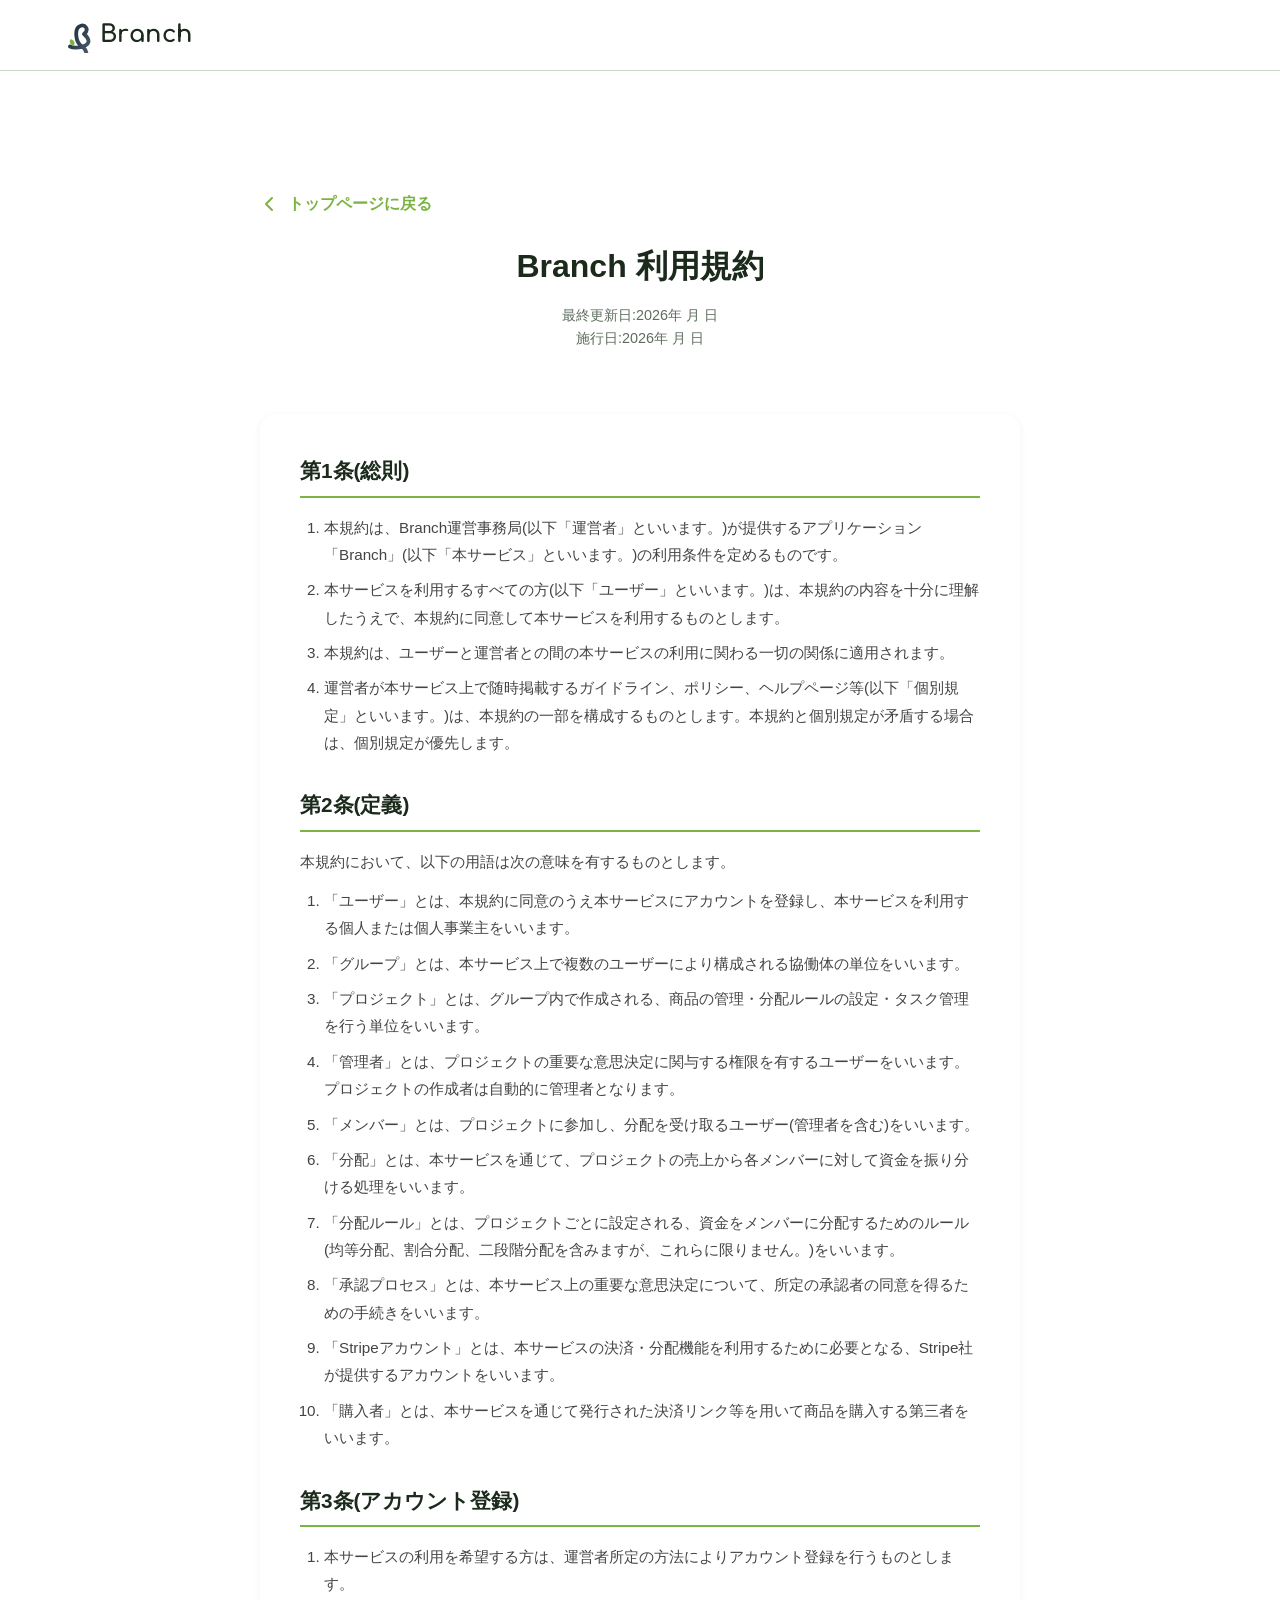
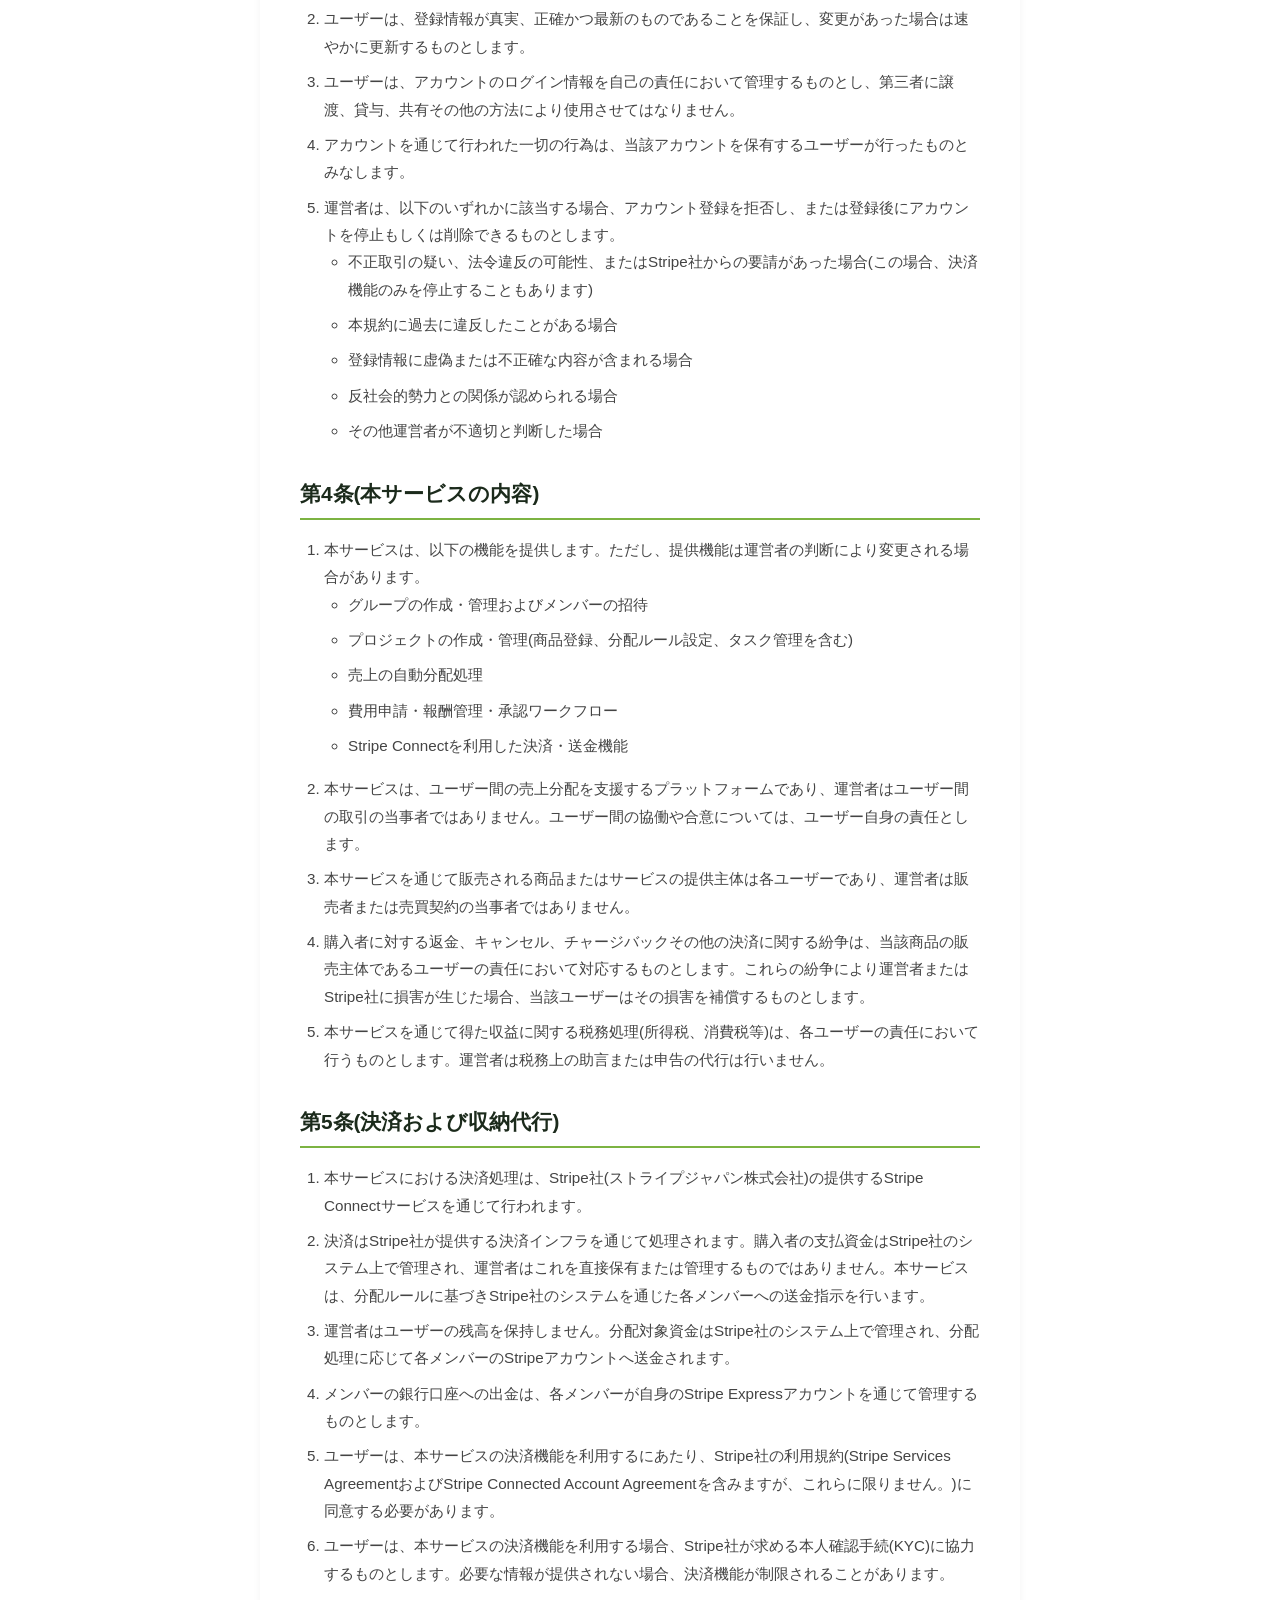
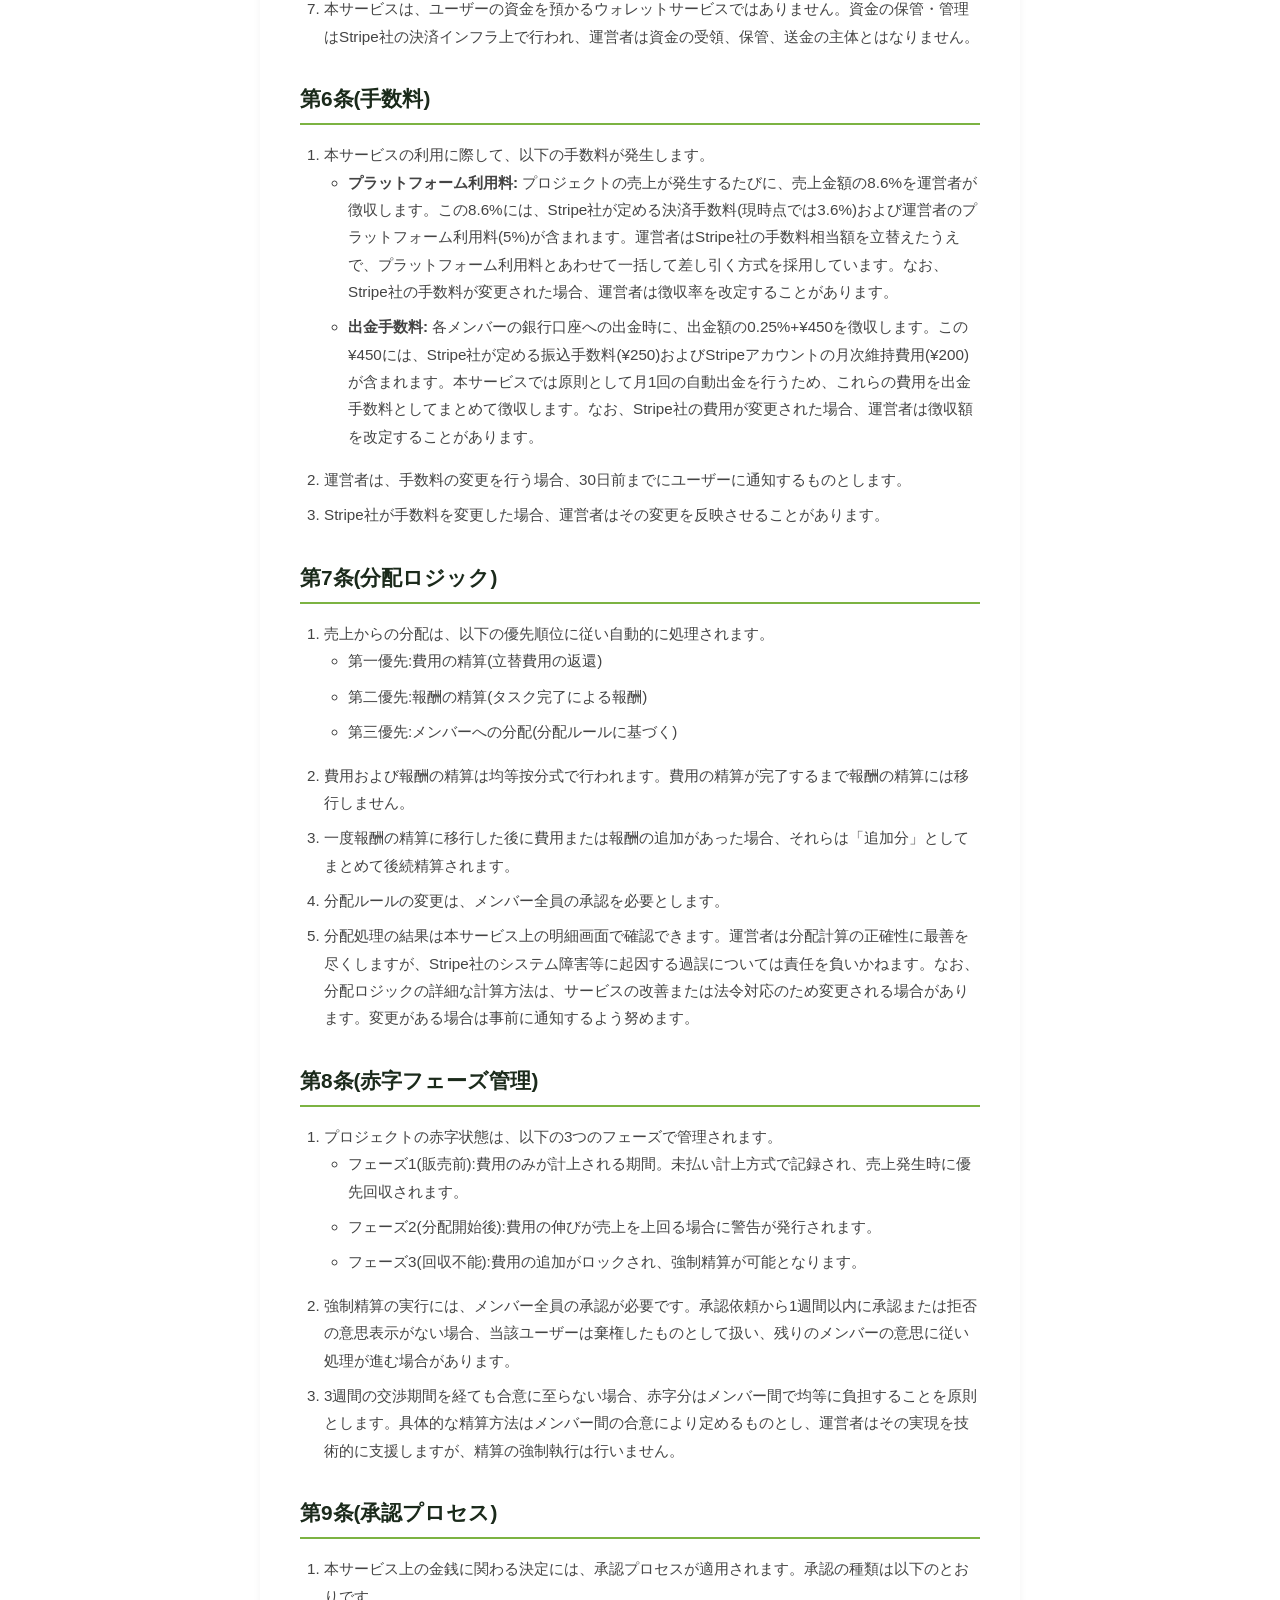
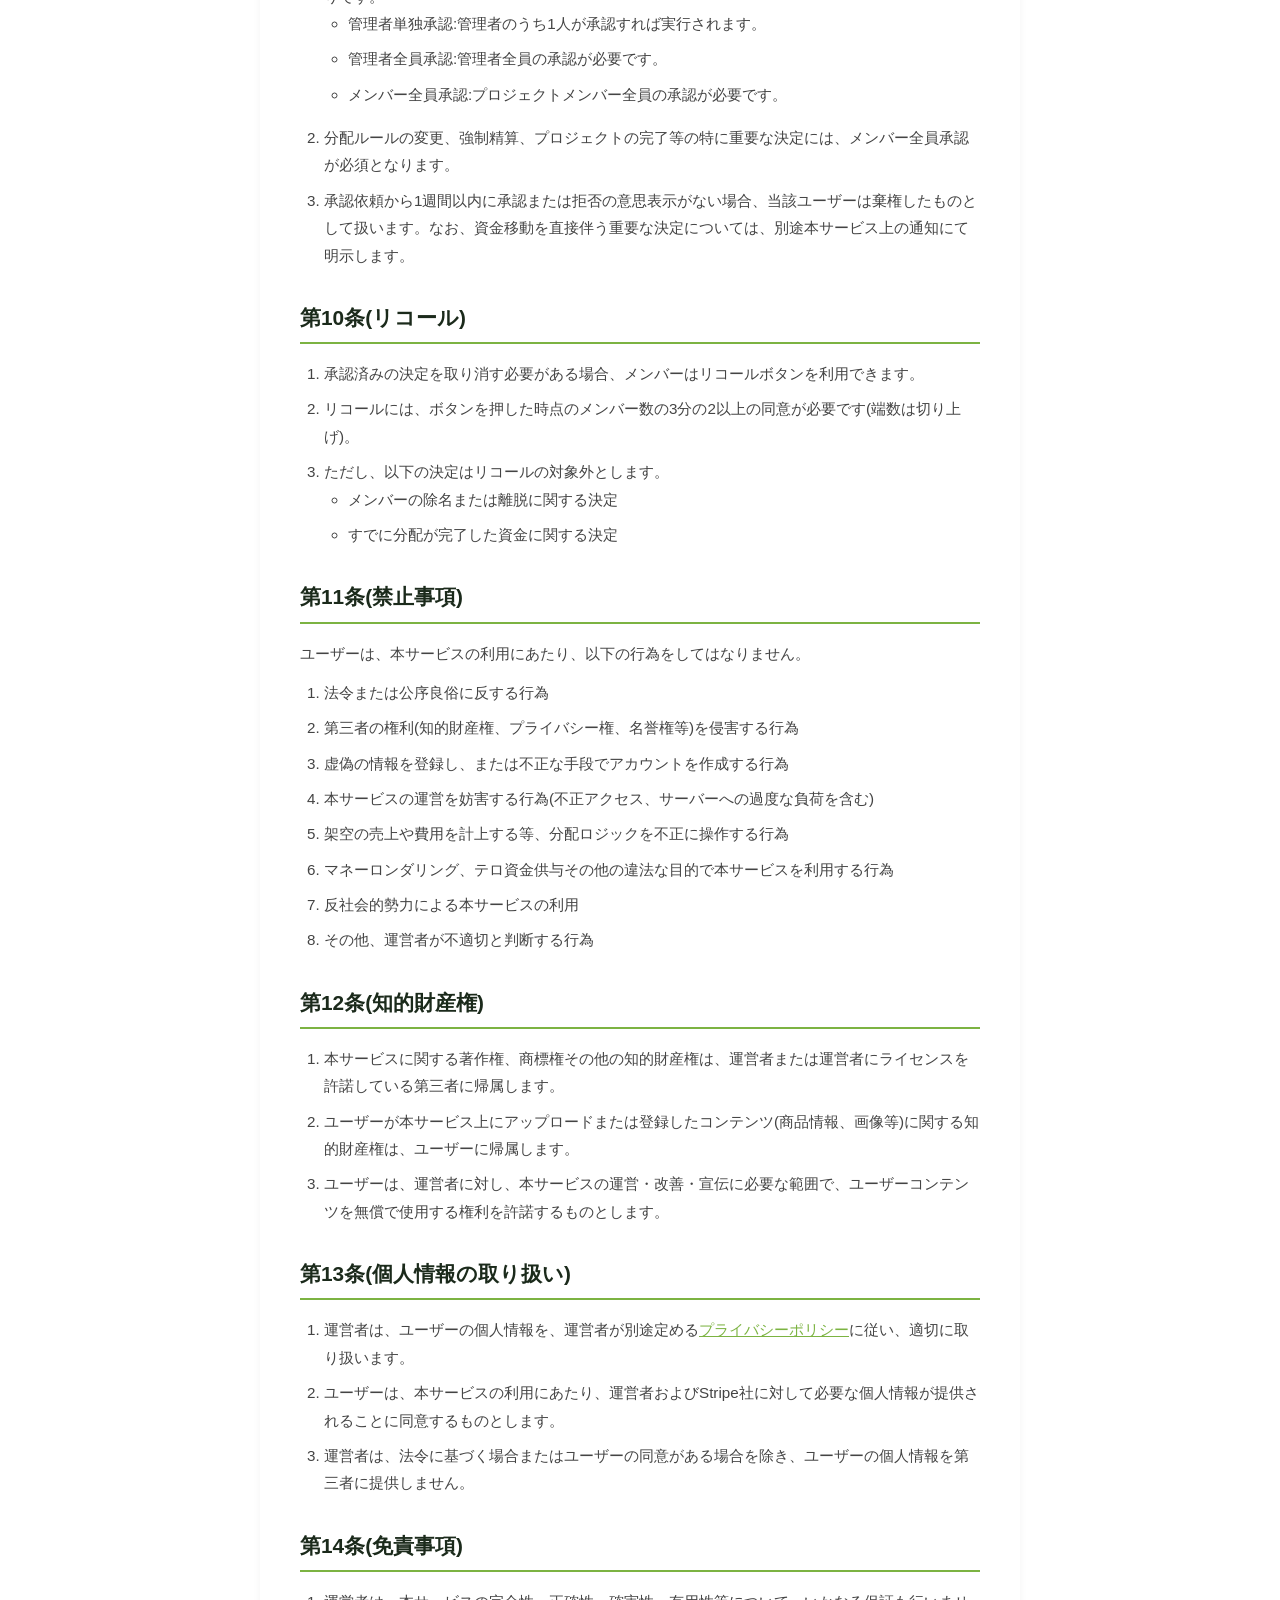
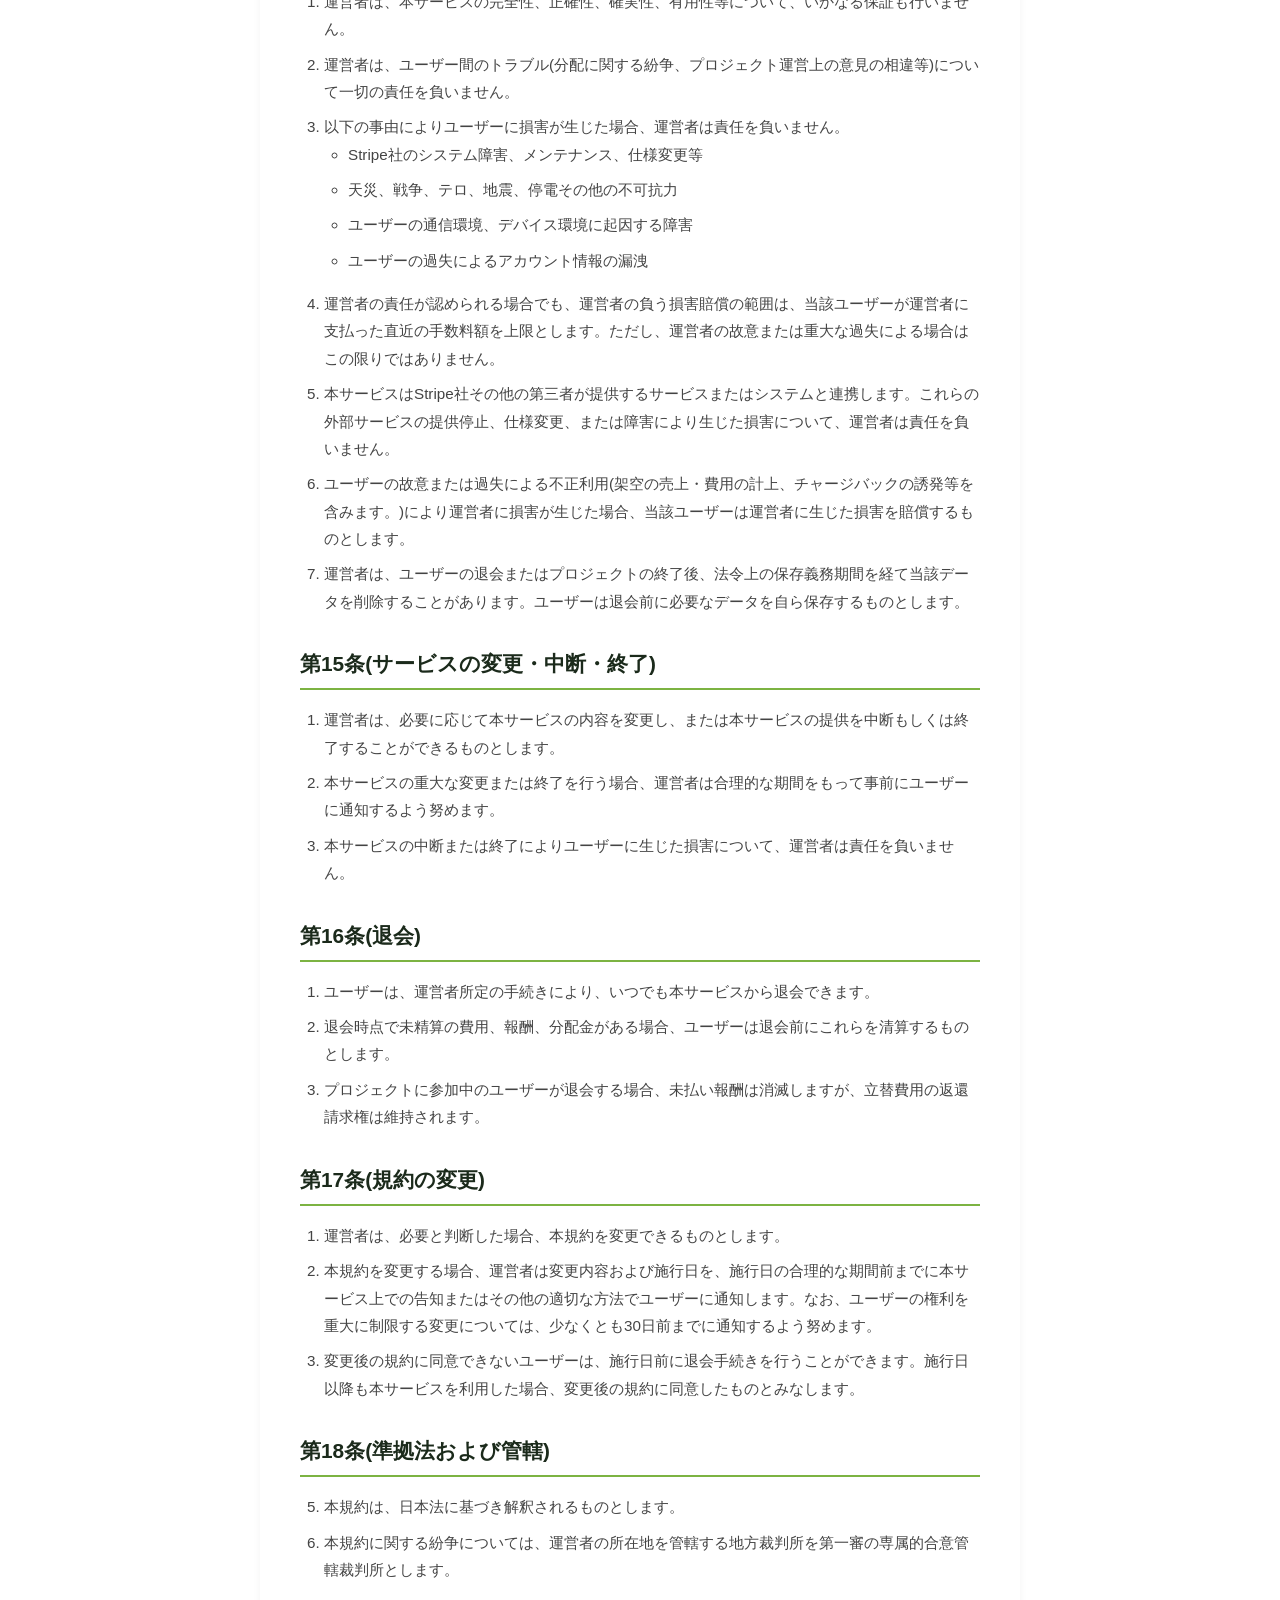
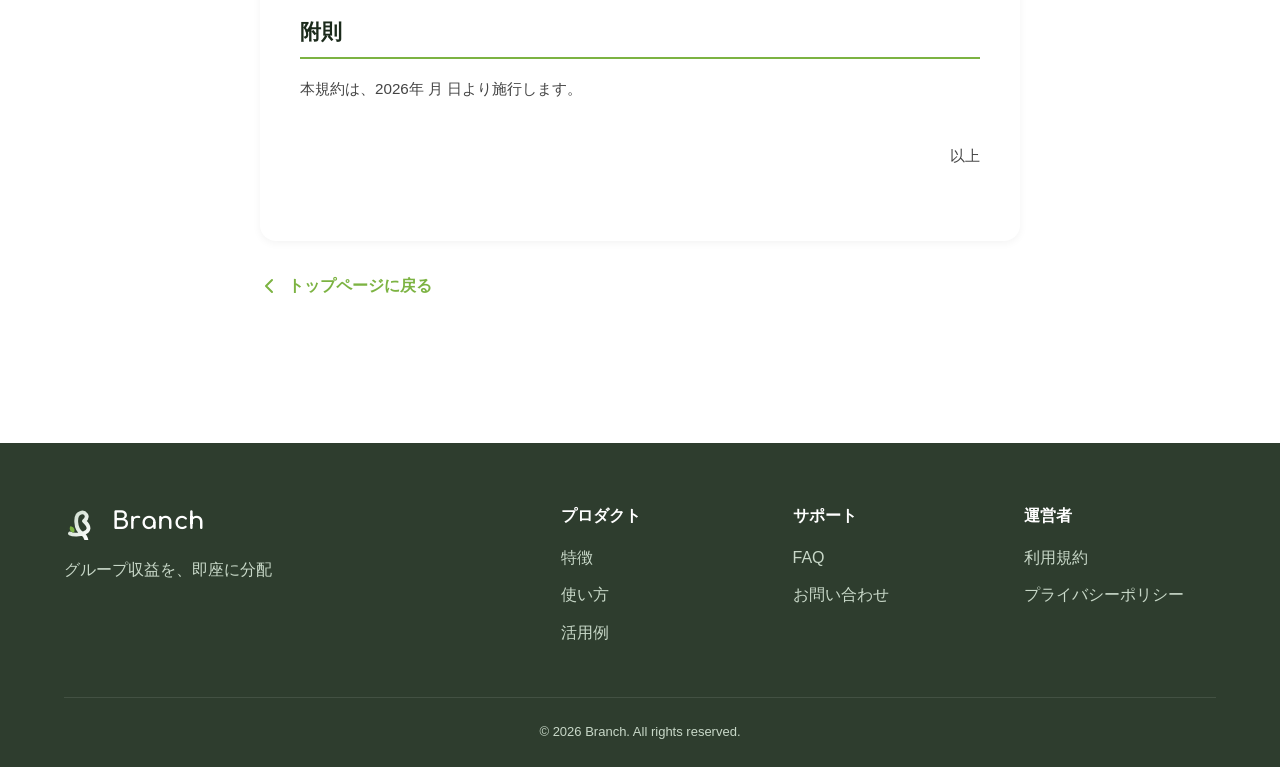
==== terms.html @ 41ef3048 "Initial commit" ====
<!DOCTYPE html>
<html lang="ja">

<head>
    <meta charset="UTF-8">
    <meta name="viewport" content="width=device-width, initial-scale=1.0">
    <meta name="description" content="Branch利用規約 - グループでの収益分配を自動化するサービスの利用条件">
    <title>利用規約 - Branch</title>
    <link rel="icon" type="image/svg+xml" href="favicon.svg">
    <link rel="preconnect" href="https://fonts.googleapis.com">
    <link rel="preconnect" href="https://fonts.gstatic.com" crossorigin>
    <link href="https://fonts.googleapis.com/css2?family=Comfortaa:wght@700&display=swap" rel="stylesheet">
    <link rel="stylesheet" href="styles.css">
    <style>
        .legal-container {
            max-width: 800px;
            margin: 80px auto;
            padding: 40px 20px;
        }

        .legal-header {
            text-align: center;
            margin-bottom: 40px;
            padding-bottom: 24px;
            border-bottom: 2px solid var(--light-gray);
        }

        .legal-title {
            font-size: 2rem;
            font-weight: 700;
            color: var(--dark);
            margin-bottom: 12px;
        }

        .legal-meta {
            font-size: 0.9rem;
            color: var(--gray);
            line-height: 1.6;
        }

        .legal-content {
            background: white;
            border-radius: 16px;
            padding: 40px;
            box-shadow: 0 2px 8px rgba(0, 0, 0, 0.05);
        }

        .legal-section {
            margin-bottom: 32px;
        }

        .legal-section h2 {
            font-size: 1.3rem;
            font-weight: 700;
            color: var(--dark);
            margin-bottom: 16px;
            padding-bottom: 8px;
            border-bottom: 2px solid var(--primary);
        }

        .legal-section h3 {
            font-size: 1.1rem;
            font-weight: 600;
            color: var(--dark);
            margin: 20px 0 12px;
        }

        .legal-section p,
        .legal-section li {
            font-size: 0.95rem;
            line-height: 1.8;
            color: #444;
            margin-bottom: 12px;
        }

        .legal-section ol,
        .legal-section ul {
            padding-left: 24px;
            margin-bottom: 16px;
        }

        .legal-section li {
            margin-bottom: 8px;
        }

        .back-link {
            display: inline-flex;
            align-items: center;
            gap: 8px;
            color: var(--primary);
            text-decoration: none;
            font-weight: 600;
            margin-bottom: 24px;
            transition: all 0.3s ease;
        }

        .back-link:hover {
            gap: 12px;
            color: var(--primary-dark);
        }

        @media (max-width: 768px) {
            .legal-container {
                margin: 60px auto;
                padding: 20px 16px;
            }

            .legal-content {
                padding: 24px 20px;
            }

            .legal-title {
                font-size: 1.6rem;
            }
        }
    </style>
</head>

<body>
    <!-- ヘッダー -->
    <header class="header">
        <div class="container">
            <div class="logo">
                <a href="index.html" style="display: flex; align-items: center; text-decoration: none; color: inherit;">
                    <svg width="36" height="36" viewBox="60 -60 680 720" xmlns="http://www.w3.org/2000/svg">
                        <defs>
                            <linearGradient id="headerLineGrad" x1="0%" y1="0%" x2="100%" y2="100%">
                                <stop offset="0%" style="stop-color:#1C2B3A;stop-opacity:1" />
                                <stop offset="100%" style="stop-color:#4A5A6A;stop-opacity:1" />
                            </linearGradient>
                        </defs>
                        <path
                            d="M 160,530 C 270,590 720,530 440,280 C 560,180 450,90 375,115 C 245,145 255,440 405,535 C 480,585 482,635 488,660"
                            fill="none" stroke="url(#headerLineGrad)" stroke-width="76" stroke-linecap="round"
                            stroke-linejoin="round" />
                        <g transform="translate(238,512) rotate(-120)">
                            <path d="M0,0 C35,-58 105,-58 145,0 C105,58 35,58 0,0 Z" fill="#7CB342" />
                        </g>
                    </svg>
                    <span>Branch</span>
                </a>
            </div>
        </div>
    </header>

    <div class="legal-container">
        <a href="index.html" class="back-link">
            <svg width="20" height="20" viewBox="0 0 20 20" fill="none">
                <path d="M12 16L6 10L12 4" stroke="currentColor" stroke-width="2" stroke-linecap="round"
                    stroke-linejoin="round" />
            </svg>
            トップページに戻る
        </a>

        <div class="legal-header">
            <h1 class="legal-title">Branch 利用規約</h1>
            <div class="legal-meta">
                最終更新日:2026年  月  日<br>
                施行日:2026年  月  日
            </div>
        </div>

        <div class="legal-content">
            <div class="legal-section">
                <h2>第1条(総則)</h2>
                <ol>
                    <li>本規約は、Branch運営事務局(以下「運営者」といいます。)が提供するアプリケーション「Branch」(以下「本サービス」といいます。)の利用条件を定めるものです。</li>
                    <li>本サービスを利用するすべての方(以下「ユーザー」といいます。)は、本規約の内容を十分に理解したうえで、本規約に同意して本サービスを利用するものとします。</li>
                    <li>本規約は、ユーザーと運営者との間の本サービスの利用に関わる一切の関係に適用されます。</li>
                    <li>運営者が本サービス上で随時掲載するガイドライン、ポリシー、ヘルプページ等(以下「個別規定」といいます。)は、本規約の一部を構成するものとします。本規約と個別規定が矛盾する場合は、個別規定が優先します。</li>
                </ol>
            </div>

            <div class="legal-section">
                <h2>第2条(定義)</h2>
                <p>本規約において、以下の用語は次の意味を有するものとします。</p>
                <ol>
                    <li>「ユーザー」とは、本規約に同意のうえ本サービスにアカウントを登録し、本サービスを利用する個人または個人事業主をいいます。</li>
                    <li>「グループ」とは、本サービス上で複数のユーザーにより構成される協働体の単位をいいます。</li>
                    <li>「プロジェクト」とは、グループ内で作成される、商品の管理・分配ルールの設定・タスク管理を行う単位をいいます。</li>
                    <li>「管理者」とは、プロジェクトの重要な意思決定に関与する権限を有するユーザーをいいます。プロジェクトの作成者は自動的に管理者となります。</li>
                    <li>「メンバー」とは、プロジェクトに参加し、分配を受け取るユーザー(管理者を含む)をいいます。</li>
                    <li>「分配」とは、本サービスを通じて、プロジェクトの売上から各メンバーに対して資金を振り分ける処理をいいます。</li>
                    <li>「分配ルール」とは、プロジェクトごとに設定される、資金をメンバーに分配するためのルール(均等分配、割合分配、二段階分配を含みますが、これらに限りません。)をいいます。</li>
                    <li>「承認プロセス」とは、本サービス上の重要な意思決定について、所定の承認者の同意を得るための手続きをいいます。</li>
                    <li>「Stripeアカウント」とは、本サービスの決済・分配機能を利用するために必要となる、Stripe社が提供するアカウントをいいます。</li>
                    <li>「購入者」とは、本サービスを通じて発行された決済リンク等を用いて商品を購入する第三者をいいます。</li>
                </ol>
            </div>

            <div class="legal-section">
                <h2>第3条(アカウント登録)</h2>
                <ol>
                    <li>本サービスの利用を希望する方は、運営者所定の方法によりアカウント登録を行うものとします。</li>
                    <li>ユーザーは、登録情報が真実、正確かつ最新のものであることを保証し、変更があった場合は速やかに更新するものとします。</li>
                    <li>ユーザーは、アカウントのログイン情報を自己の責任において管理するものとし、第三者に譲渡、貸与、共有その他の方法により使用させてはなりません。</li>
                    <li>アカウントを通じて行われた一切の行為は、当該アカウントを保有するユーザーが行ったものとみなします。</li>
                    <li>運営者は、以下のいずれかに該当する場合、アカウント登録を拒否し、または登録後にアカウントを停止もしくは削除できるものとします。
                        <ul>
                            <li>不正取引の疑い、法令違反の可能性、またはStripe社からの要請があった場合(この場合、決済機能のみを停止することもあります)</li>
                            <li>本規約に過去に違反したことがある場合</li>
                            <li>登録情報に虚偽または不正確な内容が含まれる場合</li>
                            <li>反社会的勢力との関係が認められる場合</li>
                            <li>その他運営者が不適切と判断した場合</li>
                        </ul>
                    </li>
                </ol>
            </div>

            <div class="legal-section">
                <h2>第4条(本サービスの内容)</h2>
                <ol>
                    <li>本サービスは、以下の機能を提供します。ただし、提供機能は運営者の判断により変更される場合があります。
                        <ul>
                            <li>グループの作成・管理およびメンバーの招待</li>
                            <li>プロジェクトの作成・管理(商品登録、分配ルール設定、タスク管理を含む)</li>
                            <li>売上の自動分配処理</li>
                            <li>費用申請・報酬管理・承認ワークフロー</li>
                            <li>Stripe Connectを利用した決済・送金機能</li>
                        </ul>
                    </li>
                    <li>本サービスは、ユーザー間の売上分配を支援するプラットフォームであり、運営者はユーザー間の取引の当事者ではありません。ユーザー間の協働や合意については、ユーザー自身の責任とします。</li>
                    <li>本サービスを通じて販売される商品またはサービスの提供主体は各ユーザーであり、運営者は販売者または売買契約の当事者ではありません。</li>
                    <li>購入者に対する返金、キャンセル、チャージバックその他の決済に関する紛争は、当該商品の販売主体であるユーザーの責任において対応するものとします。これらの紛争により運営者またはStripe社に損害が生じた場合、当該ユーザーはその損害を補償するものとします。</li>
                    <li>本サービスを通じて得た収益に関する税務処理(所得税、消費税等)は、各ユーザーの責任において行うものとします。運営者は税務上の助言または申告の代行は行いません。</li>
                </ol>
            </div>

            <div class="legal-section">
                <h2>第5条(決済および収納代行)</h2>
                <ol>
                    <li>本サービスにおける決済処理は、Stripe社(ストライプジャパン株式会社)の提供するStripe Connectサービスを通じて行われます。</li>
                    <li>決済はStripe社が提供する決済インフラを通じて処理されます。購入者の支払資金はStripe社のシステム上で管理され、運営者はこれを直接保有または管理するものではありません。本サービスは、分配ルールに基づきStripe社のシステムを通じた各メンバーへの送金指示を行います。</li>
                    <li>運営者はユーザーの残高を保持しません。分配対象資金はStripe社のシステム上で管理され、分配処理に応じて各メンバーのStripeアカウントへ送金されます。</li>
                    <li>メンバーの銀行口座への出金は、各メンバーが自身のStripe Expressアカウントを通じて管理するものとします。</li>
                    <li>ユーザーは、本サービスの決済機能を利用するにあたり、Stripe社の利用規約(Stripe Services AgreementおよびStripe Connected Account Agreementを含みますが、これらに限りません。)に同意する必要があります。</li>
                    <li>ユーザーは、本サービスの決済機能を利用する場合、Stripe社が求める本人確認手続(KYC)に協力するものとします。必要な情報が提供されない場合、決済機能が制限されることがあります。</li>
                    <li>本サービスは、ユーザーの資金を預かるウォレットサービスではありません。資金の保管・管理はStripe社の決済インフラ上で行われ、運営者は資金の受領、保管、送金の主体とはなりません。</li>
                </ol>
            </div>

            <div class="legal-section">
                <h2>第6条(手数料)</h2>
                <ol>
                    <li>本サービスの利用に際して、以下の手数料が発生します。
                        <ul>
                            <li><strong>プラットフォーム利用料:</strong> プロジェクトの売上が発生するたびに、売上金額の8.6%を運営者が徴収します。この8.6%には、Stripe社が定める決済手数料(現時点では3.6%)および運営者のプラットフォーム利用料(5%)が含まれます。運営者はStripe社の手数料相当額を立替えたうえで、プラットフォーム利用料とあわせて一括して差し引く方式を採用しています。なお、Stripe社の手数料が変更された場合、運営者は徴収率を改定することがあります。</li>
                            <li><strong>出金手数料:</strong> 各メンバーの銀行口座への出金時に、出金額の0.25%+¥450を徴収します。この¥450には、Stripe社が定める振込手数料(¥250)およびStripeアカウントの月次維持費用(¥200)が含まれます。本サービスでは原則として月1回の自動出金を行うため、これらの費用を出金手数料としてまとめて徴収します。なお、Stripe社の費用が変更された場合、運営者は徴収額を改定することがあります。</li>
                        </ul>
                    </li>
                    <li>運営者は、手数料の変更を行う場合、30日前までにユーザーに通知するものとします。</li>
                    <li>Stripe社が手数料を変更した場合、運営者はその変更を反映させることがあります。</li>
                </ol>
            </div>

            <div class="legal-section">
                <h2>第7条(分配ロジック)</h2>
                <ol>
                    <li>売上からの分配は、以下の優先順位に従い自動的に処理されます。
                        <ul>
                            <li>第一優先:費用の精算(立替費用の返還)</li>
                            <li>第二優先:報酬の精算(タスク完了による報酬)</li>
                            <li>第三優先:メンバーへの分配(分配ルールに基づく)</li>
                        </ul>
                    </li>
                    <li>費用および報酬の精算は均等按分式で行われます。費用の精算が完了するまで報酬の精算には移行しません。</li>
                    <li>一度報酬の精算に移行した後に費用または報酬の追加があった場合、それらは「追加分」としてまとめて後続精算されます。</li>
                    <li>分配ルールの変更は、メンバー全員の承認を必要とします。</li>
                    <li>分配処理の結果は本サービス上の明細画面で確認できます。運営者は分配計算の正確性に最善を尽くしますが、Stripe社のシステム障害等に起因する過誤については責任を負いかねます。なお、分配ロジックの詳細な計算方法は、サービスの改善または法令対応のため変更される場合があります。変更がある場合は事前に通知するよう努めます。</li>
                </ol>
            </div>

            <div class="legal-section">
                <h2>第8条(赤字フェーズ管理)</h2>
                <ol>
                    <li>プロジェクトの赤字状態は、以下の3つのフェーズで管理されます。
                        <ul>
                            <li>フェーズ1(販売前):費用のみが計上される期間。未払い計上方式で記録され、売上発生時に優先回収されます。</li>
                            <li>フェーズ2(分配開始後):費用の伸びが売上を上回る場合に警告が発行されます。</li>
                            <li>フェーズ3(回収不能):費用の追加がロックされ、強制精算が可能となります。</li>
                        </ul>
                    </li>
                    <li>強制精算の実行には、メンバー全員の承認が必要です。承認依頼から1週間以内に承認または拒否の意思表示がない場合、当該ユーザーは棄権したものとして扱い、残りのメンバーの意思に従い処理が進む場合があります。</li>
                    <li>3週間の交渉期間を経ても合意に至らない場合、赤字分はメンバー間で均等に負担することを原則とします。具体的な精算方法はメンバー間の合意により定めるものとし、運営者はその実現を技術的に支援しますが、精算の強制執行は行いません。</li>
                </ol>
            </div>

            <div class="legal-section">
                <h2>第9条(承認プロセス)</h2>
                <ol>
                    <li>本サービス上の金銭に関わる決定には、承認プロセスが適用されます。承認の種類は以下のとおりです。
                        <ul>
                            <li>管理者単独承認:管理者のうち1人が承認すれば実行されます。</li>
                            <li>管理者全員承認:管理者全員の承認が必要です。</li>
                            <li>メンバー全員承認:プロジェクトメンバー全員の承認が必要です。</li>
                        </ul>
                    </li>
                    <li>分配ルールの変更、強制精算、プロジェクトの完了等の特に重要な決定には、メンバー全員承認が必須となります。</li>
                    <li>承認依頼から1週間以内に承認または拒否の意思表示がない場合、当該ユーザーは棄権したものとして扱います。なお、資金移動を直接伴う重要な決定については、別途本サービス上の通知にて明示します。</li>
                </ol>
            </div>

            <div class="legal-section">
                <h2>第10条(リコール)</h2>
                <ol>
                    <li>承認済みの決定を取り消す必要がある場合、メンバーはリコールボタンを利用できます。</li>
                    <li>リコールには、ボタンを押した時点のメンバー数の3分の2以上の同意が必要です(端数は切り上げ)。</li>
                    <li>ただし、以下の決定はリコールの対象外とします。
                        <ul>
                            <li>メンバーの除名または離脱に関する決定</li>
                            <li>すでに分配が完了した資金に関する決定</li>
                        </ul>
                    </li>
                </ol>
            </div>

            <div class="legal-section">
                <h2>第11条(禁止事項)</h2>
                <p>ユーザーは、本サービスの利用にあたり、以下の行為をしてはなりません。</p>
                <ol>
                    <li>法令または公序良俗に反する行為</li>
                    <li>第三者の権利(知的財産権、プライバシー権、名誉権等)を侵害する行為</li>
                    <li>虚偽の情報を登録し、または不正な手段でアカウントを作成する行為</li>
                    <li>本サービスの運営を妨害する行為(不正アクセス、サーバーへの過度な負荷を含む)</li>
                    <li>架空の売上や費用を計上する等、分配ロジックを不正に操作する行為</li>
                    <li>マネーロンダリング、テロ資金供与その他の違法な目的で本サービスを利用する行為</li>
                    <li>反社会的勢力による本サービスの利用</li>
                    <li>その他、運営者が不適切と判断する行為</li>
                </ol>
            </div>

            <div class="legal-section">
                <h2>第12条(知的財産権)</h2>
                <ol>
                    <li>本サービスに関する著作権、商標権その他の知的財産権は、運営者または運営者にライセンスを許諾している第三者に帰属します。</li>
                    <li>ユーザーが本サービス上にアップロードまたは登録したコンテンツ(商品情報、画像等)に関する知的財産権は、ユーザーに帰属します。</li>
                    <li>ユーザーは、運営者に対し、本サービスの運営・改善・宣伝に必要な範囲で、ユーザーコンテンツを無償で使用する権利を許諾するものとします。</li>
                </ol>
            </div>

            <div class="legal-section">
                <h2>第13条(個人情報の取り扱い)</h2>
                <ol>
                    <li>運営者は、ユーザーの個人情報を、運営者が別途定める<a href="privacy.html" style="color: var(--primary); text-decoration: underline;">プライバシーポリシー</a>に従い、適切に取り扱います。</li>
                    <li>ユーザーは、本サービスの利用にあたり、運営者およびStripe社に対して必要な個人情報が提供されることに同意するものとします。</li>
                    <li>運営者は、法令に基づく場合またはユーザーの同意がある場合を除き、ユーザーの個人情報を第三者に提供しません。</li>
                </ol>
            </div>

            <div class="legal-section">
                <h2>第14条(免責事項)</h2>
                <ol>
                    <li>運営者は、本サービスの完全性、正確性、確実性、有用性等について、いかなる保証も行いません。</li>
                    <li>運営者は、ユーザー間のトラブル(分配に関する紛争、プロジェクト運営上の意見の相違等)について一切の責任を負いません。</li>
                    <li>以下の事由によりユーザーに損害が生じた場合、運営者は責任を負いません。
                        <ul>
                            <li>Stripe社のシステム障害、メンテナンス、仕様変更等</li>
                            <li>天災、戦争、テロ、地震、停電その他の不可抗力</li>
                            <li>ユーザーの通信環境、デバイス環境に起因する障害</li>
                            <li>ユーザーの過失によるアカウント情報の漏洩</li>
                        </ul>
                    </li>
                    <li>運営者の責任が認められる場合でも、運営者の負う損害賠償の範囲は、当該ユーザーが運営者に支払った直近の手数料額を上限とします。ただし、運営者の故意または重大な過失による場合はこの限りではありません。</li>
                    <li>本サービスはStripe社その他の第三者が提供するサービスまたはシステムと連携します。これらの外部サービスの提供停止、仕様変更、または障害により生じた損害について、運営者は責任を負いません。</li>
                    <li>ユーザーの故意または過失による不正利用(架空の売上・費用の計上、チャージバックの誘発等を含みます。)により運営者に損害が生じた場合、当該ユーザーは運営者に生じた損害を賠償するものとします。</li>
                    <li>運営者は、ユーザーの退会またはプロジェクトの終了後、法令上の保存義務期間を経て当該データを削除することがあります。ユーザーは退会前に必要なデータを自ら保存するものとします。</li>
                </ol>
            </div>

            <div class="legal-section">
                <h2>第15条(サービスの変更・中断・終了)</h2>
                <ol>
                    <li>運営者は、必要に応じて本サービスの内容を変更し、または本サービスの提供を中断もしくは終了することができるものとします。</li>
                    <li>本サービスの重大な変更または終了を行う場合、運営者は合理的な期間をもって事前にユーザーに通知するよう努めます。</li>
                    <li>本サービスの中断または終了によりユーザーに生じた損害について、運営者は責任を負いません。</li>
                </ol>
            </div>

            <div class="legal-section">
                <h2>第16条(退会)</h2>
                <ol>
                    <li>ユーザーは、運営者所定の手続きにより、いつでも本サービスから退会できます。</li>
                    <li>退会時点で未精算の費用、報酬、分配金がある場合、ユーザーは退会前にこれらを清算するものとします。</li>
                    <li>プロジェクトに参加中のユーザーが退会する場合、未払い報酬は消滅しますが、立替費用の返還請求権は維持されます。</li>
                </ol>
            </div>

            <div class="legal-section">
                <h2>第17条(規約の変更)</h2>
                <ol>
                    <li>運営者は、必要と判断した場合、本規約を変更できるものとします。</li>
                    <li>本規約を変更する場合、運営者は変更内容および施行日を、施行日の合理的な期間前までに本サービス上での告知またはその他の適切な方法でユーザーに通知します。なお、ユーザーの権利を重大に制限する変更については、少なくとも30日前までに通知するよう努めます。</li>
                    <li>変更後の規約に同意できないユーザーは、施行日前に退会手続きを行うことができます。施行日以降も本サービスを利用した場合、変更後の規約に同意したものとみなします。</li>
                </ol>
            </div>

            <div class="legal-section">
                <h2>第18条(準拠法および管轄)</h2>
                <ol start="5">
                    <li>本規約は、日本法に基づき解釈されるものとします。</li>
                    <li>本規約に関する紛争については、運営者の所在地を管轄する地方裁判所を第一審の専属的合意管轄裁判所とします。</li>
                </ol>
            </div>

            <div class="legal-section">
                <h2>附則</h2>
                <p>本規約は、2026年  月  日より施行します。</p>
                <p style="text-align: right; margin-top: 40px;">以上</p>
            </div>
        </div>

        <a href="index.html" class="back-link" style="margin-top: 32px;">
            <svg width="20" height="20" viewBox="0 0 20 20" fill="none">
                <path d="M12 16L6 10L12 4" stroke="currentColor" stroke-width="2" stroke-linecap="round"
                    stroke-linejoin="round" />
            </svg>
            トップページに戻る
        </a>
    </div>

    <!-- フッター -->
    <footer class="footer">
        <div class="container">
            <div class="footer-content">
                <div class="footer-brand">
                    <div class="logo">
                        <svg width="36" height="36" viewBox="60 -60 680 720" xmlns="http://www.w3.org/2000/svg">
                            <defs>
                                <linearGradient id="footerLineGrad" x1="0%" y1="0%" x2="100%" y2="100%">
                                    <stop offset="0%" style="stop-color:#C8D8C8;stop-opacity:1" />
                                    <stop offset="100%" style="stop-color:#FFFFFF;stop-opacity:1" />
                                </linearGradient>
                            </defs>
                            <path
                                d="M 160,530 C 270,590 720,530 440,280 C 560,180 450,90 375,115 C 245,145 255,440 405,535 C 480,585 482,635 488,660"
                                fill="none" stroke="url(#footerLineGrad)" stroke-width="76" stroke-linecap="round"
                                stroke-linejoin="round" />
                            <g transform="translate(238,512) rotate(-120)">
                                <path d="M0,0 C35,-58 105,-58 145,0 C105,58 35,58 0,0 Z" fill="#7CB342" />
                            </g>
                        </svg>
                        <span>Branch</span>
                    </div>
                    <p>グループ収益を、即座に分配</p>
                </div>
                <div class="footer-links">
                    <div class="footer-column">
                        <h4>プロダクト</h4>
                        <a href="index.html#features">特徴</a>
                        <a href="index.html#how-it-works">使い方</a>
                        <a href="index.html#use-cases">活用例</a>
                    </div>
                    <div class="footer-column">
                        <h4>サポート</h4>
                        <a href="index.html#faq">FAQ</a>
                        <a href="contact.html">お問い合わせ</a>
                    </div>
                    <div class="footer-column">
                        <h4>運営者</h4>
                        <a href="terms.html">利用規約</a>
                        <a href="privacy.html">プライバシーポリシー</a>
                    </div>
                </div>
            </div>
            <div class="footer-bottom">
                <p class="footer-copyright">&copy; 2026 Branch. All rights reserved.</p>
            </div>
        </div>
    </footer>

    <script src="script.js"></script>
</body>

</html>
---- styles.css ----
/* リセット & ベース */
* {
    margin: 0;
    padding: 0;
    box-sizing: border-box;
}

:root {
    --primary: #7CB342;
    --primary-dark: #558B2F;
    --secondary: #9CCC65;
    --accent: #C5E1A5;
    --dark: #1B2A1B;
    --dark-light: #2E3D2E;
    --gray: #5D6D5D;
    --gray-light: #C8D8C8;
    --bg: #F5F9F0;
    --white: #FFFFFF;
    --gradient: linear-gradient(135deg, #7CB342 0%, #9CCC65 60%, #C5E1A5 100%);
}

html {
    scroll-behavior: smooth;
}

body {
    font-family: -apple-system, BlinkMacSystemFont, 'Segoe UI', 'Noto Sans JP', sans-serif;
    line-height: 1.6;
    color: var(--dark);
    background: var(--white);
}

.container {
    max-width: 1200px;
    margin: 0 auto;
    padding: 0 24px;
}

/* ヘッダー */
.header {
    position: sticky;
    top: 0;
    background: rgba(255, 255, 255, 0.9);
    backdrop-filter: blur(10px);
    border-bottom: 1px solid var(--gray-light);
    z-index: 100;
    padding: 16px 0;
}

.header .container {
    display: flex;
    justify-content: space-between;
    align-items: center;
}

.logo {
    display: flex;
    align-items: center;
    gap: 12px;
    font-size: 24px;
    font-weight: 700;
    color: var(--dark);
}

.logo span {
    font-family: 'Comfortaa', cursive;
    font-weight: 700;
    letter-spacing: 0.02em;
}

.nav {
    display: flex;
    gap: 32px;
    align-items: center;
}

.nav a {
    text-decoration: none;
    color: var(--gray);
    font-weight: 500;
    transition: color 0.3s;
}

.nav a:hover {
    color: var(--primary);
}

/* ボタン */
.btn-primary,
.btn-secondary,
.btn-outline {
    display: inline-flex;
    align-items: center;
    gap: 8px;
    padding: 12px 24px;
    border-radius: 12px;
    font-weight: 600;
    text-decoration: none;
    transition: all 0.3s;
    cursor: pointer;
}

.btn-primary {
    background: var(--gradient);
    color: var(--white);
    border: none;
    box-shadow: 0 4px 12px rgba(124, 179, 66, 0.3);
}

.btn-primary:hover {
    transform: translateY(-2px);
    box-shadow: 0 8px 20px rgba(124, 179, 66, 0.4);
}

.btn-secondary {
    background: var(--primary);
    color: var(--white);
    border: none;
}

.btn-secondary:hover {
    background: var(--primary-dark);
}

.btn-outline {
    background: transparent;
    color: var(--primary);
    border: 2px solid var(--primary);
}

.btn-outline:hover {
    background: var(--primary);
    color: var(--white);
}

/* ヒーロー */
.hero {
    padding: 120px 0 80px;
    background: linear-gradient(180deg, var(--bg) 0%, var(--white) 100%);
}

.hero .container {
    display: grid;
    grid-template-columns: 1fr 1fr;
    gap: 60px;
    align-items: center;
}

.hero-title {
    font-size: 56px;
    font-weight: 800;
    line-height: 1.2;
    margin-bottom: 24px;
}

.gradient-text {
    background: var(--gradient);
    -webkit-background-clip: text;
    -webkit-text-fill-color: transparent;
    background-clip: text;
}

.hero-description {
    font-size: 20px;
    color: var(--gray);
    margin-bottom: 32px;
}

.hero-buttons {
    display: flex;
    gap: 16px;
}

/* モックアップ */
.phone-mockup {
    position: relative;
    width: 300px;
    height: 600px;
    background: var(--dark);
    border-radius: 40px;
    padding: 12px;
    box-shadow: 0 20px 60px rgba(0, 0, 0, 0.3);
    margin: 0 auto;
}

.phone-screen {
    width: 100%;
    height: 100%;
    background: var(--white);
    border-radius: 32px;
    padding: 20px;
    overflow: hidden;
}

.demo-card {
    background: linear-gradient(135deg, #F1F8E9 0%, #F5F9F0 100%);
    border-radius: 16px;
    padding: 20px;
    border: 1px solid var(--gray-light);
}

.demo-header {
    display: flex;
    gap: 12px;
    margin-bottom: 16px;
}

.demo-avatar {
    width: 40px;
    height: 40px;
    background: var(--gradient);
    border-radius: 50%;
}

.demo-title {
    font-weight: 600;
    font-size: 14px;
}

.demo-time {
    font-size: 12px;
    color: var(--gray);
}

.demo-amount {
    font-size: 32px;
    font-weight: 700;
    color: var(--primary);
    margin-bottom: 16px;
}

.demo-splits {
    display: flex;
    flex-direction: column;
    gap: 8px;
    margin-bottom: 16px;
}

.split-item {
    display: flex;
    justify-content: space-between;
    padding: 8px 12px;
    background: var(--white);
    border-radius: 8px;
    font-size: 14px;
}

.demo-status {
    text-align: center;
    color: #10B981;
    font-weight: 600;
    font-size: 14px;
}

/* セクション共通 */
section {
    padding: 80px 0;
}

.section-title {
    font-size: 48px;
    font-weight: 800;
    text-align: center;
    margin-bottom: 16px;
}

.section-subtitle {
    font-size: 20px;
    color: var(--gray);
    text-align: center;
    margin-bottom: 60px;
}

/* 問題提起 */
.problem {
    background: var(--bg);
}

.problem-grid {
    display: grid;
    grid-template-columns: repeat(3, 1fr);
    gap: 32px;
}

.problem-card {
    background: var(--white);
    padding: 32px;
    border-radius: 16px;
    text-align: center;
    border: 1px solid var(--gray-light);
}

.problem-icon {
    display: flex;
    margin-bottom: 16px;
}

.problem-card h3 {
    font-size: 20px;
    font-weight: 700;
    margin-bottom: 12px;
}

.problem-card p {
    color: var(--gray);
    line-height: 1.6;
}

/* ソリューション */
.solution {
    background: var(--gradient);
    color: var(--white);
}

.solution .section-title,
.solution .section-subtitle {
    color: var(--white);
}

.solution .gradient-text {
    -webkit-text-fill-color: var(--white);
    text-decoration: underline;
    text-decoration-color: rgba(197, 225, 165, 0.7);
    text-decoration-thickness: 4px;
    text-underline-offset: 8px;
}

/* 特徴 */
.features-grid {
    display: grid;
    grid-template-columns: repeat(3, 1fr);
    gap: 32px;
}

.feature-card {
    padding: 32px;
    border-radius: 16px;
    background: var(--bg);
    transition: all 0.3s;
}

.feature-card:hover {
    transform: translateY(-4px);
    box-shadow: 0 8px 24px rgba(0, 0, 0, 0.1);
}

.feature-icon {
    font-size: 48px;
    margin-bottom: 16px;
}

.feature-card h3 {
    font-size: 20px;
    font-weight: 700;
    margin-bottom: 12px;
}

.feature-card p {
    color: var(--gray);
    line-height: 1.6;
}

/* チーム運営 */
.team-features {
    background: var(--white);
}

.team-grid {
    display: grid;
    grid-template-columns: 1fr 1fr;
    gap: 32px;
    margin-top: 16px;
}

.team-card {
    background: var(--bg);
    border-radius: 20px;
    padding: 40px;
    border: 1px solid var(--gray-light);
    transition: all 0.3s;
    position: relative;
    overflow: hidden;
}

.team-card::before {
    content: '';
    position: absolute;
    top: 0;
    left: 0;
    width: 100%;
    height: 4px;
    background: var(--gradient);
}

.team-card:hover {
    transform: translateY(-4px);
    box-shadow: 0 12px 36px rgba(124, 179, 66, 0.15);
}

.team-card-icon {
    width: 72px;
    height: 72px;
    background: var(--white);
    border-radius: 18px;
    display: flex;
    align-items: center;
    justify-content: center;
    margin-bottom: 24px;
    box-shadow: 0 4px 12px rgba(124, 179, 66, 0.15);
}

.team-card h3 {
    font-size: 24px;
    font-weight: 700;
    margin-bottom: 12px;
}

.team-card>p {
    color: var(--gray);
    line-height: 1.7;
    margin-bottom: 24px;
}

.team-feature-list {
    list-style: none;
    display: flex;
    flex-direction: column;
    gap: 12px;
}

.team-feature-list li {
    display: flex;
    align-items: flex-start;
    gap: 10px;
    font-size: 15px;
    color: var(--dark);
}

.team-feature-list li::before {
    content: '';
    display: block;
    width: 20px;
    height: 20px;
    min-width: 20px;
    background: var(--primary);
    border-radius: 50%;
    background-image: url("data:image/svg+xml,%3Csvg width='12' height='12' viewBox='0 0 12 12' fill='none' xmlns='http://www.w3.org/2000/svg'%3E%3Cpath d='M2 6l3 3 5-5' stroke='white' stroke-width='1.8' stroke-linecap='round' stroke-linejoin='round'/%3E%3C/svg%3E");
    background-repeat: no-repeat;
    background-position: center;
    margin-top: 2px;
}

/* 使い方 */
.how-it-works {
    background: var(--bg);
}

.steps {
    max-width: 800px;
    margin: 0 auto;
}

.step {
    display: flex;
    gap: 32px;
    margin-bottom: 48px;
    align-items: flex-start;
}

.step-number {
    width: 60px;
    height: 60px;
    background: var(--gradient);
    color: var(--white);
    border-radius: 50%;
    display: flex;
    align-items: center;
    justify-content: center;
    font-size: 24px;
    font-weight: 700;
    flex-shrink: 0;
}

.step-content h3 {
    font-size: 24px;
    font-weight: 700;
    margin-bottom: 8px;
}

.step-content p {
    color: var(--gray);
    font-size: 16px;
}

/* 資金の流れ */
.flow-diagram {
    display: flex;
    justify-content: space-between;
    align-items: center;
    max-width: 1000px;
    margin: 0 auto;
    flex-wrap: wrap;
    gap: 24px;
}

.flow-step {
    flex: 1;
    min-width: 150px;
    text-align: center;
}

.flow-icon {
    font-size: 48px;
    margin-bottom: 12px;
}

.flow-icon svg {
    width: 80px;
    height: 80px;
}

.flow-label {
    font-weight: 700;
    font-size: 18px;
    margin-bottom: 8px;
}

.flow-desc {
    font-size: 14px;
    color: var(--gray);
}

.flow-arrow {
    display: flex;
    align-items: center;
    justify-content: center;
    flex-shrink: 0;
    opacity: 0.8;
}

/* ユースケース */
.use-cases {
    background: var(--bg);
}

.use-cases-grid {
    display: grid;
    grid-template-columns: repeat(3, 1fr);
    gap: 32px;
}

.use-case-card {
    background: var(--white);
    padding: 32px;
    border-radius: 16px;
    text-align: center;
    border: 1px solid var(--gray-light);
    transition: all 0.3s;
}

.use-case-card:hover {
    transform: translateY(-4px);
    box-shadow: 0 8px 24px rgba(0, 0, 0, 0.1);
}

.use-case-emoji {
    font-size: 56px;
    margin-bottom: 16px;
}

.use-case-card h3 {
    font-size: 20px;
    font-weight: 700;
    margin-bottom: 12px;
}

.use-case-card p {
    color: var(--gray);
    line-height: 1.6;
}

/* FAQ */
.faq-list {
    max-width: 800px;
    margin: 0 auto;
}

.faq-item {
    background: var(--bg);
    border-radius: 12px;
    margin-bottom: 16px;
    overflow: hidden;
}

.faq-question {
    display: flex;
    justify-content: space-between;
    align-items: center;
    padding: 24px;
    cursor: pointer;
    transition: background 0.3s;
}

.faq-question:hover {
    background: var(--gray-light);
}

.faq-question h3 {
    font-size: 18px;
    font-weight: 600;
}

.faq-toggle {
    font-size: 24px;
    font-weight: 700;
    color: var(--primary);
}

.faq-answer {
    padding: 0 24px;
    max-height: 0;
    overflow: hidden;
    transition: all 0.3s;
}

.faq-item.active .faq-answer {
    padding: 0 24px 24px;
    max-height: 500px;
}

.faq-item.active .faq-toggle {
    transform: rotate(45deg);
}

.faq-answer p {
    color: var(--gray);
    line-height: 1.8;
}

/* CTA */
.cta {
    background: var(--dark);
    color: var(--white);
    text-align: center;
}

.cta-title {
    font-size: 48px;
    font-weight: 800;
    margin-bottom: 16px;
}

.cta-description {
    font-size: 20px;
    color: var(--gray-light);
    margin-bottom: 40px;
}

.cta-buttons {
    display: flex;
    gap: 24px;
    justify-content: center;
    flex-wrap: wrap;
}

.store-button-wrapper {
    position: relative;
    display: inline-flex;
    flex-direction: column;
    align-items: center;
    gap: 10px;
}

.store-button {
    display: flex;
    align-items: center;
    gap: 12px;
    padding: 16px 32px;
    background: var(--white);
    color: var(--dark);
    border-radius: 12px;
    text-decoration: none;
    transition: all 0.3s;
}

.store-button:hover {
    transform: translateY(-2px);
    box-shadow: 0 8px 24px rgba(255, 255, 255, 0.2);
}

.store-button--disabled {
    opacity: 0.55;
    cursor: not-allowed;
    filter: grayscale(0.2);
}

.store-button--disabled:hover {
    transform: none;
    box-shadow: none;
}

.store-coming-soon-badge {
    display: inline-block;
    background: linear-gradient(135deg, #9CCC65, #7CB342);
    color: #fff;
    font-size: 11px;
    font-weight: 700;
    letter-spacing: 0.08em;
    padding: 3px 12px;
    border-radius: 20px;
    box-shadow: 0 2px 8px rgba(124, 179, 66, 0.45);
}

.cta-coming-soon-note {
    margin-top: 28px;
    font-size: 14px;
    color: rgba(255, 255, 255, 0.55);
    letter-spacing: 0.01em;
}

.store-text {
    font-size: 12px;
    color: var(--gray);
}

.store-name {
    font-size: 18px;
    font-weight: 700;
}

/* フッター */
.footer {
    background: var(--dark-light);
    color: var(--white);
    padding: 60px 0 24px;
}

.footer-content {
    display: grid;
    grid-template-columns: 2fr 3fr;
    gap: 60px;
    margin-bottom: 40px;
}

.footer-brand {
    display: flex;
    flex-direction: column;
    gap: 16px;
}

.footer-brand .logo {
    color: var(--white);
}

.footer-brand p {
    color: var(--gray-light);
}

.footer-links {
    display: grid;
    grid-template-columns: repeat(3, 1fr);
    gap: 40px;
}

.footer-column h4 {
    font-size: 16px;
    font-weight: 700;
    margin-bottom: 16px;
}

.footer-column a {
    display: block;
    color: var(--gray-light);
    text-decoration: none;
    margin-bottom: 12px;
    transition: color 0.3s;
}

.footer-column a:hover {
    color: var(--white);
}

.footer-bottom {
    padding-top: 24px;
    border-top: 1px solid rgba(255, 255, 255, 0.1);
    text-align: center;
    color: var(--gray-light);
}

.footer-bottom-nav {
    display: flex;
    justify-content: center;
    flex-wrap: wrap;
    gap: 8px 24px;
    margin-bottom: 16px;
}

.footer-bottom-nav a {
    color: var(--gray-light);
    text-decoration: none;
    font-size: 13px;
    transition: color 0.3s;
}

.footer-bottom-nav a:hover {
    color: var(--white);
}

.footer-copyright {
    font-size: 13px;
    color: var(--gray-light);
    margin: 0;
}

.feature-icon {
    margin-bottom: 16px;
    display: flex;
}

/* レスポンシブ */
@media (max-width: 968px) {
    .hero .container {
        grid-template-columns: 1fr;
        text-align: center;
    }

    .hero-title {
        font-size: 40px;
    }

    .hero-buttons {
        justify-content: center;
    }

    .phone-mockup {
        margin-top: 40px;
    }

    .problem-grid,
    .features-grid,
    .team-grid,
    .use-cases-grid {
        grid-template-columns: 1fr;
    }

    .flow-diagram {
        flex-direction: column;
    }

    .flow-arrow {
        transform: rotate(90deg);
    }

    .footer-content {
        grid-template-columns: 1fr;
    }

    .nav {
        display: none;
    }
}

@media (max-width: 768px) {
    .section-title {
        font-size: 32px;
    }

    .section-subtitle {
        font-size: 16px;
    }

    section {
        padding: 60px 0;
    }

    .hero {
        padding: 80px 0 60px;
    }
}
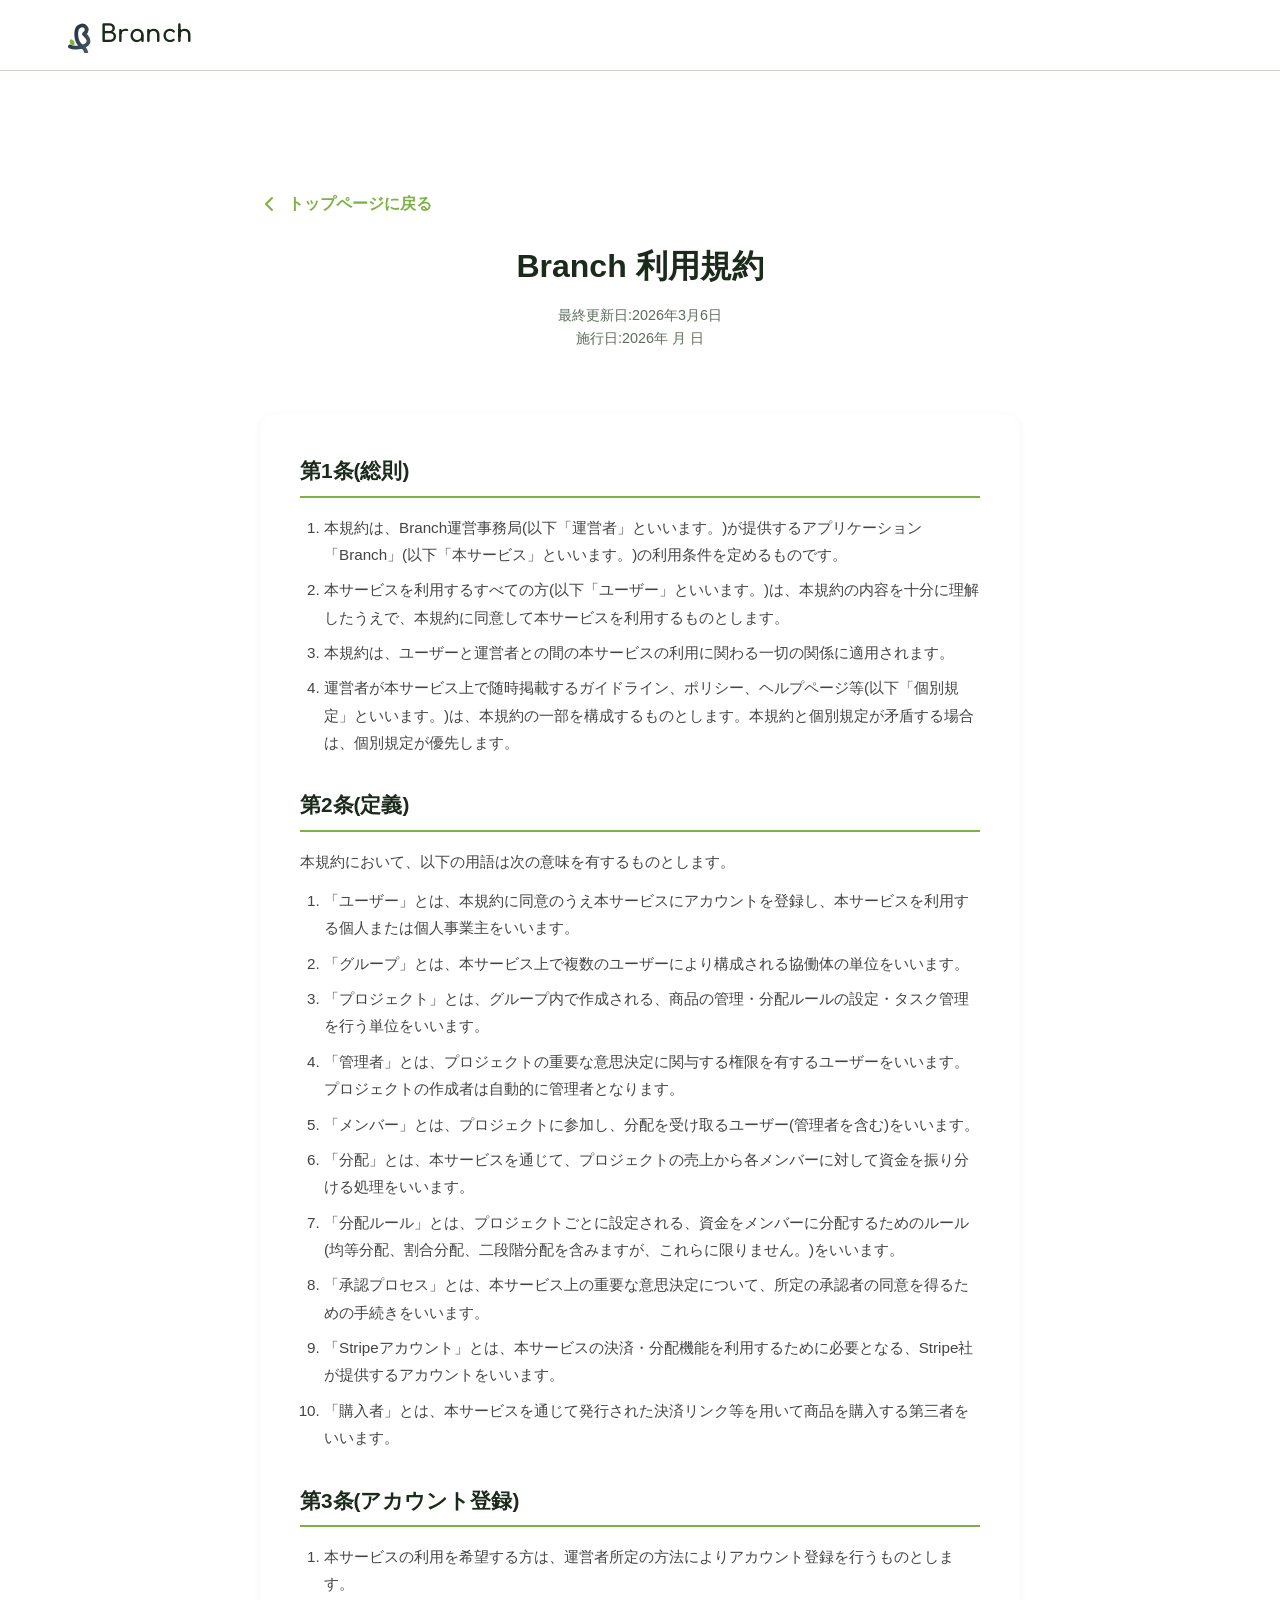
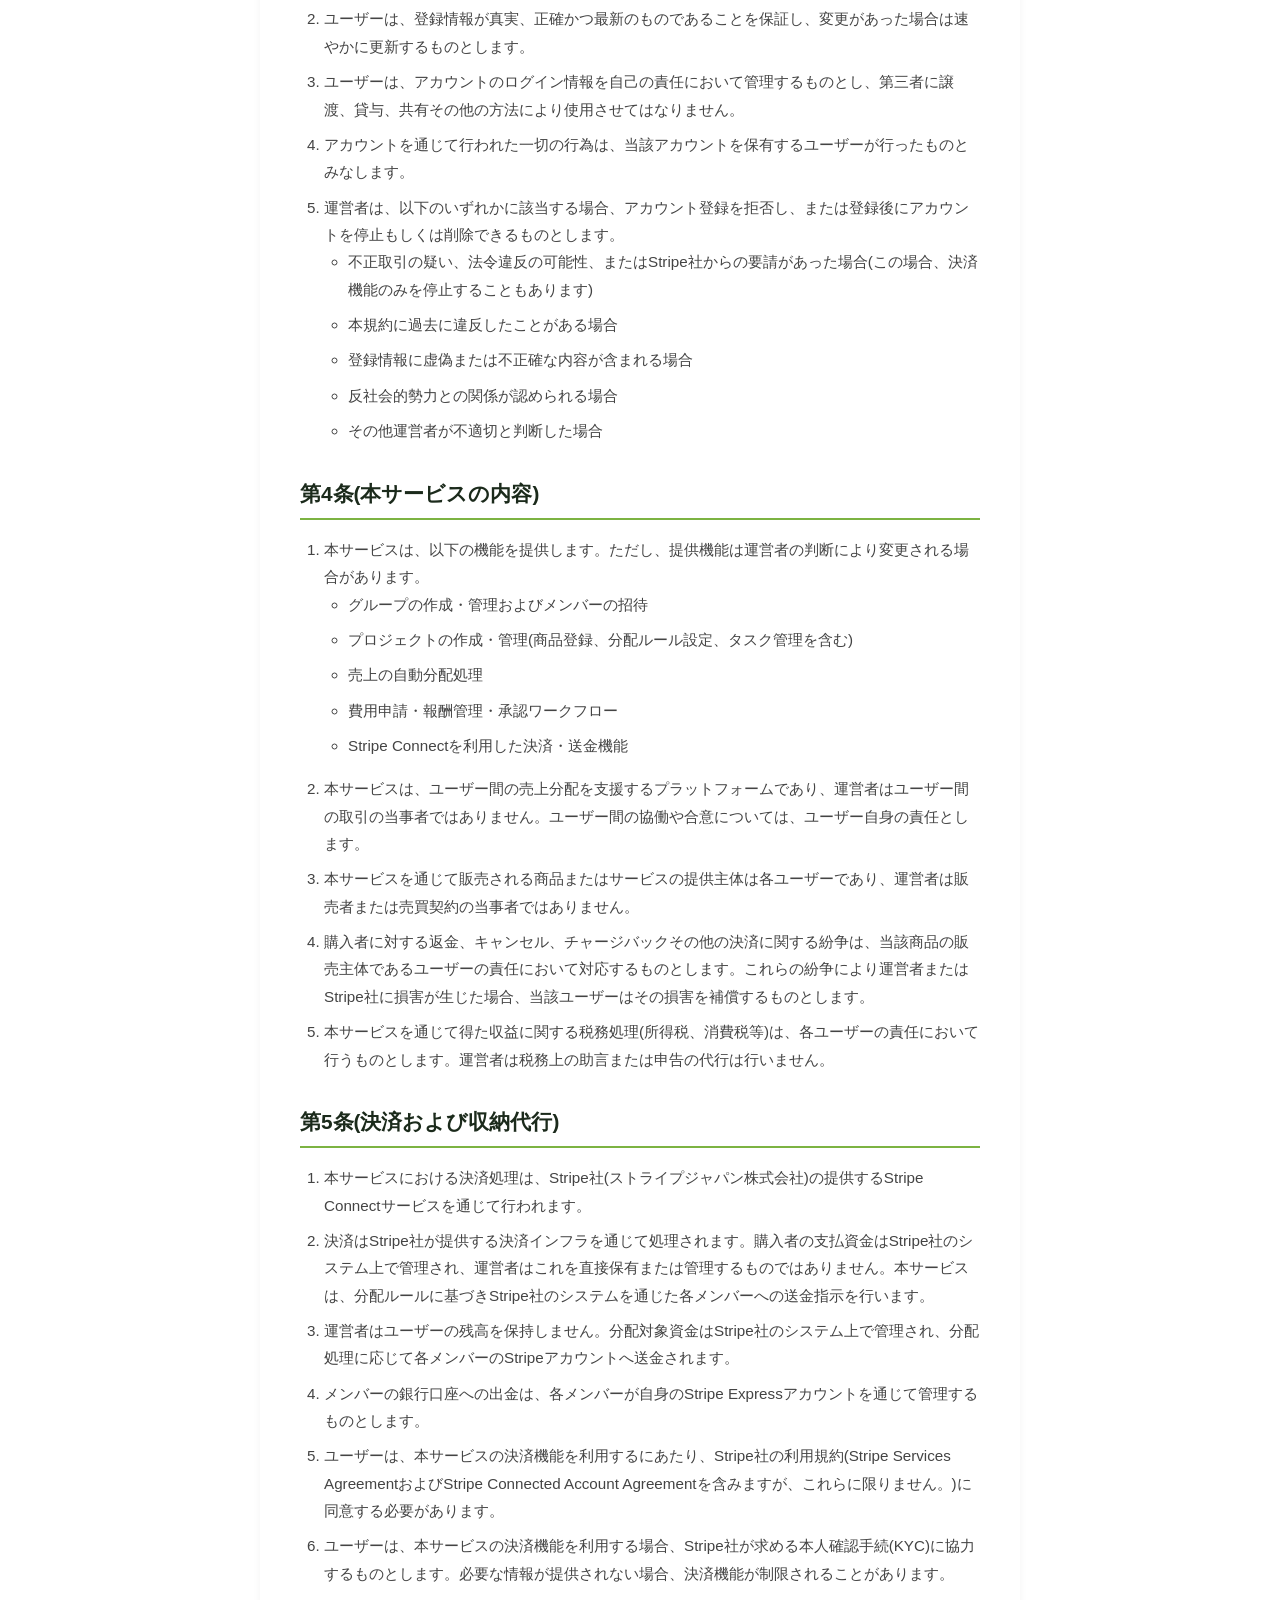
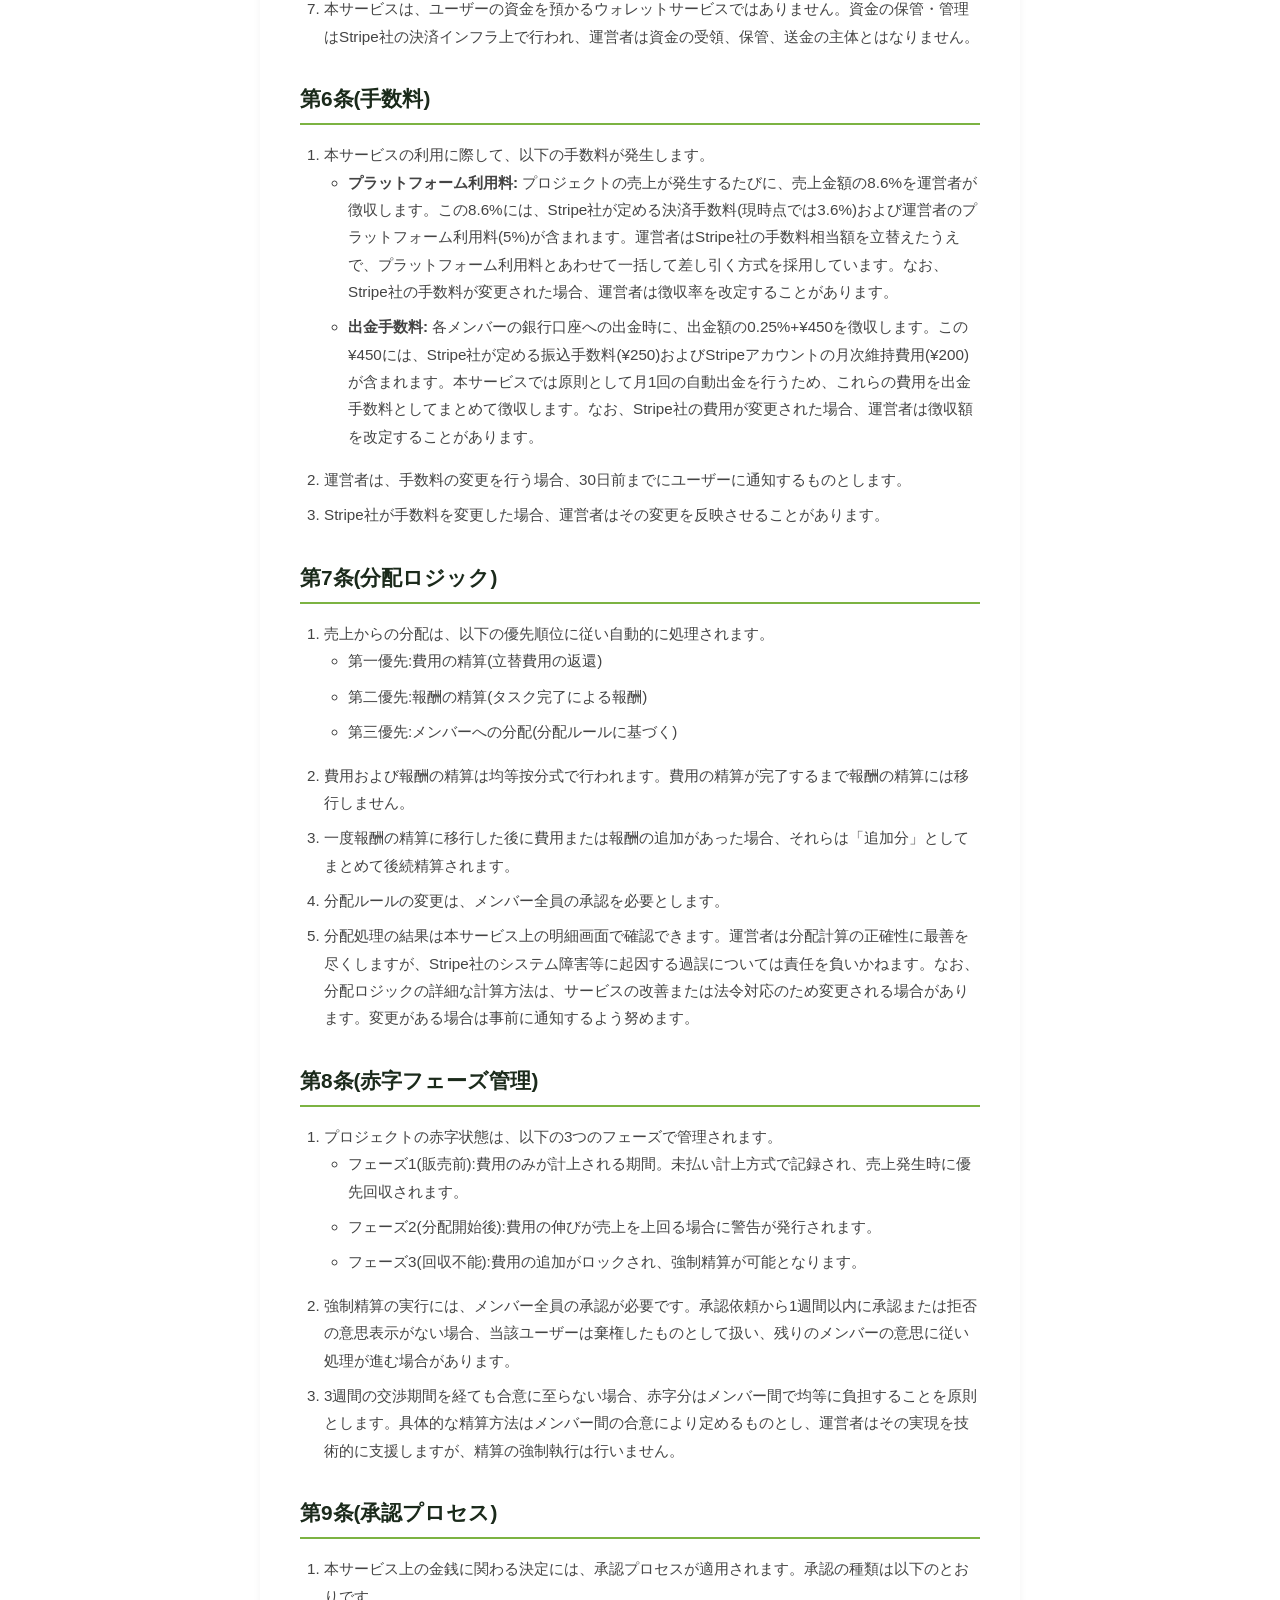
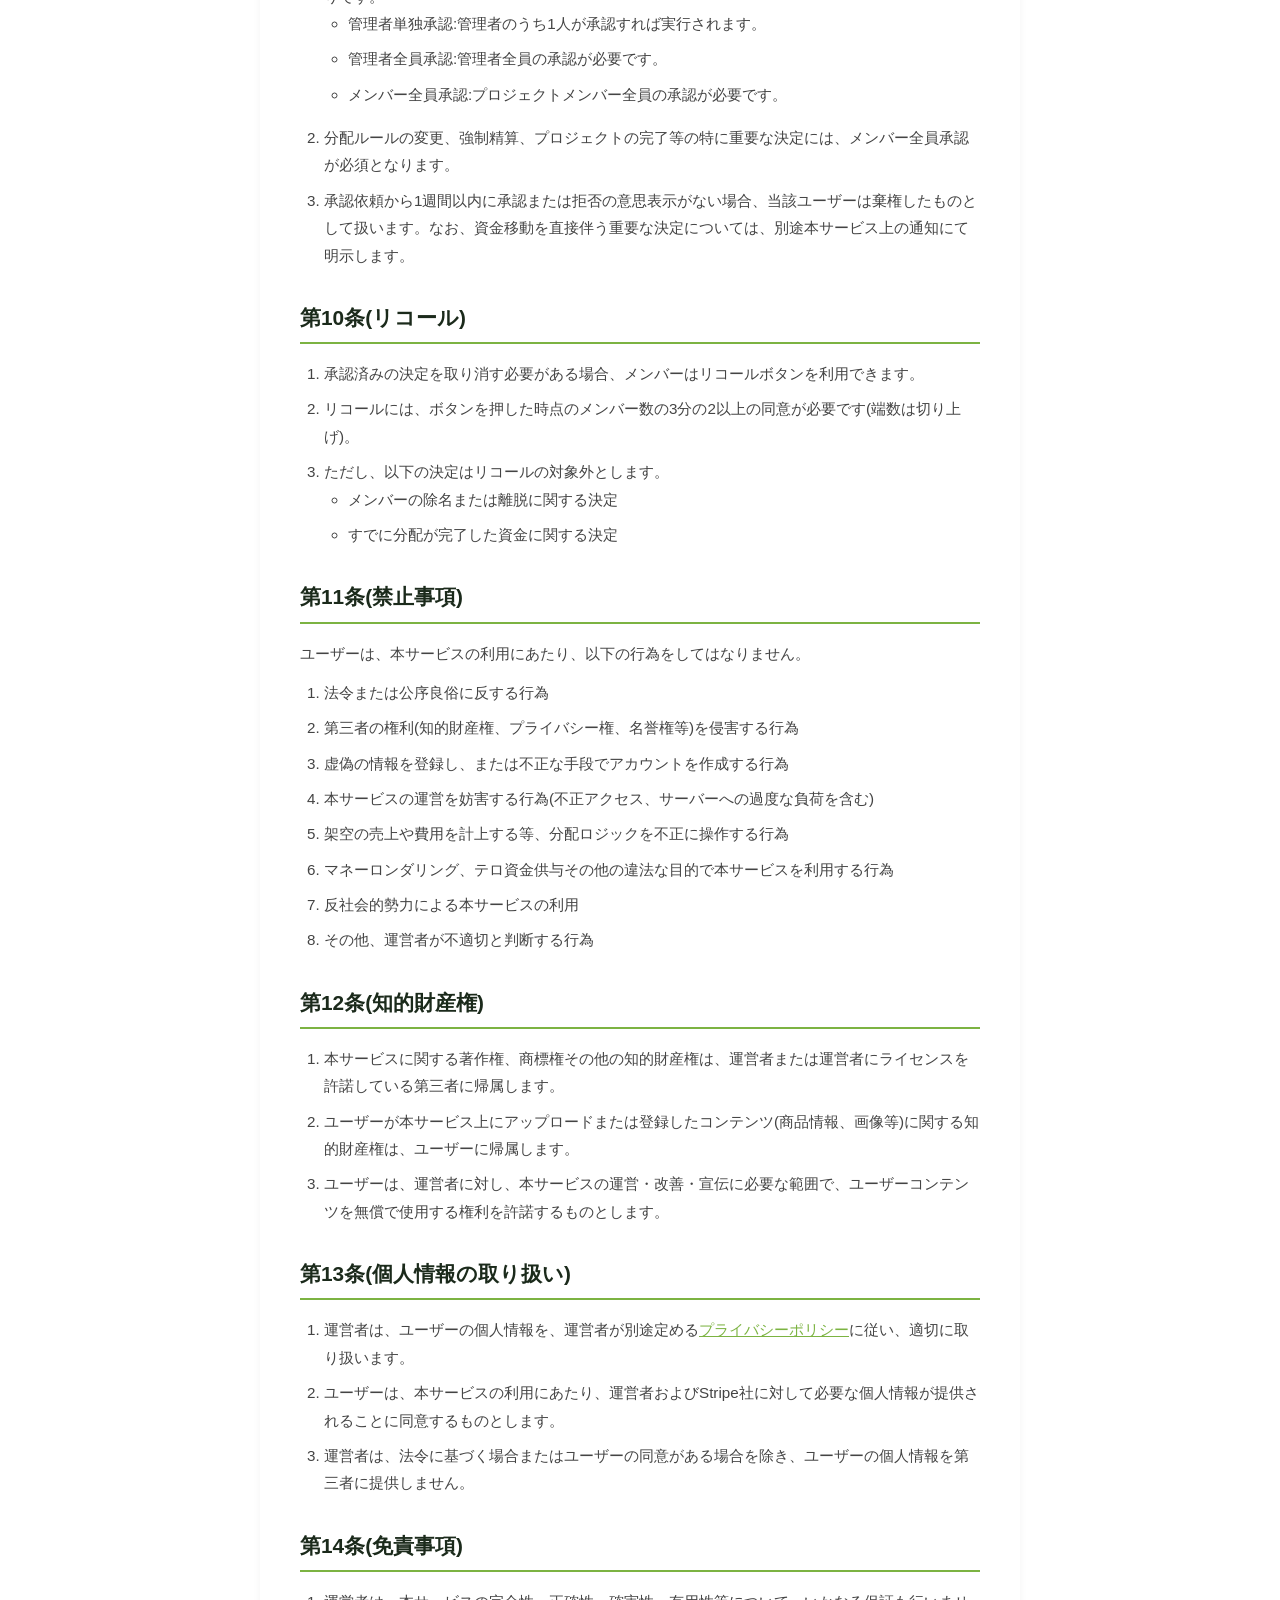
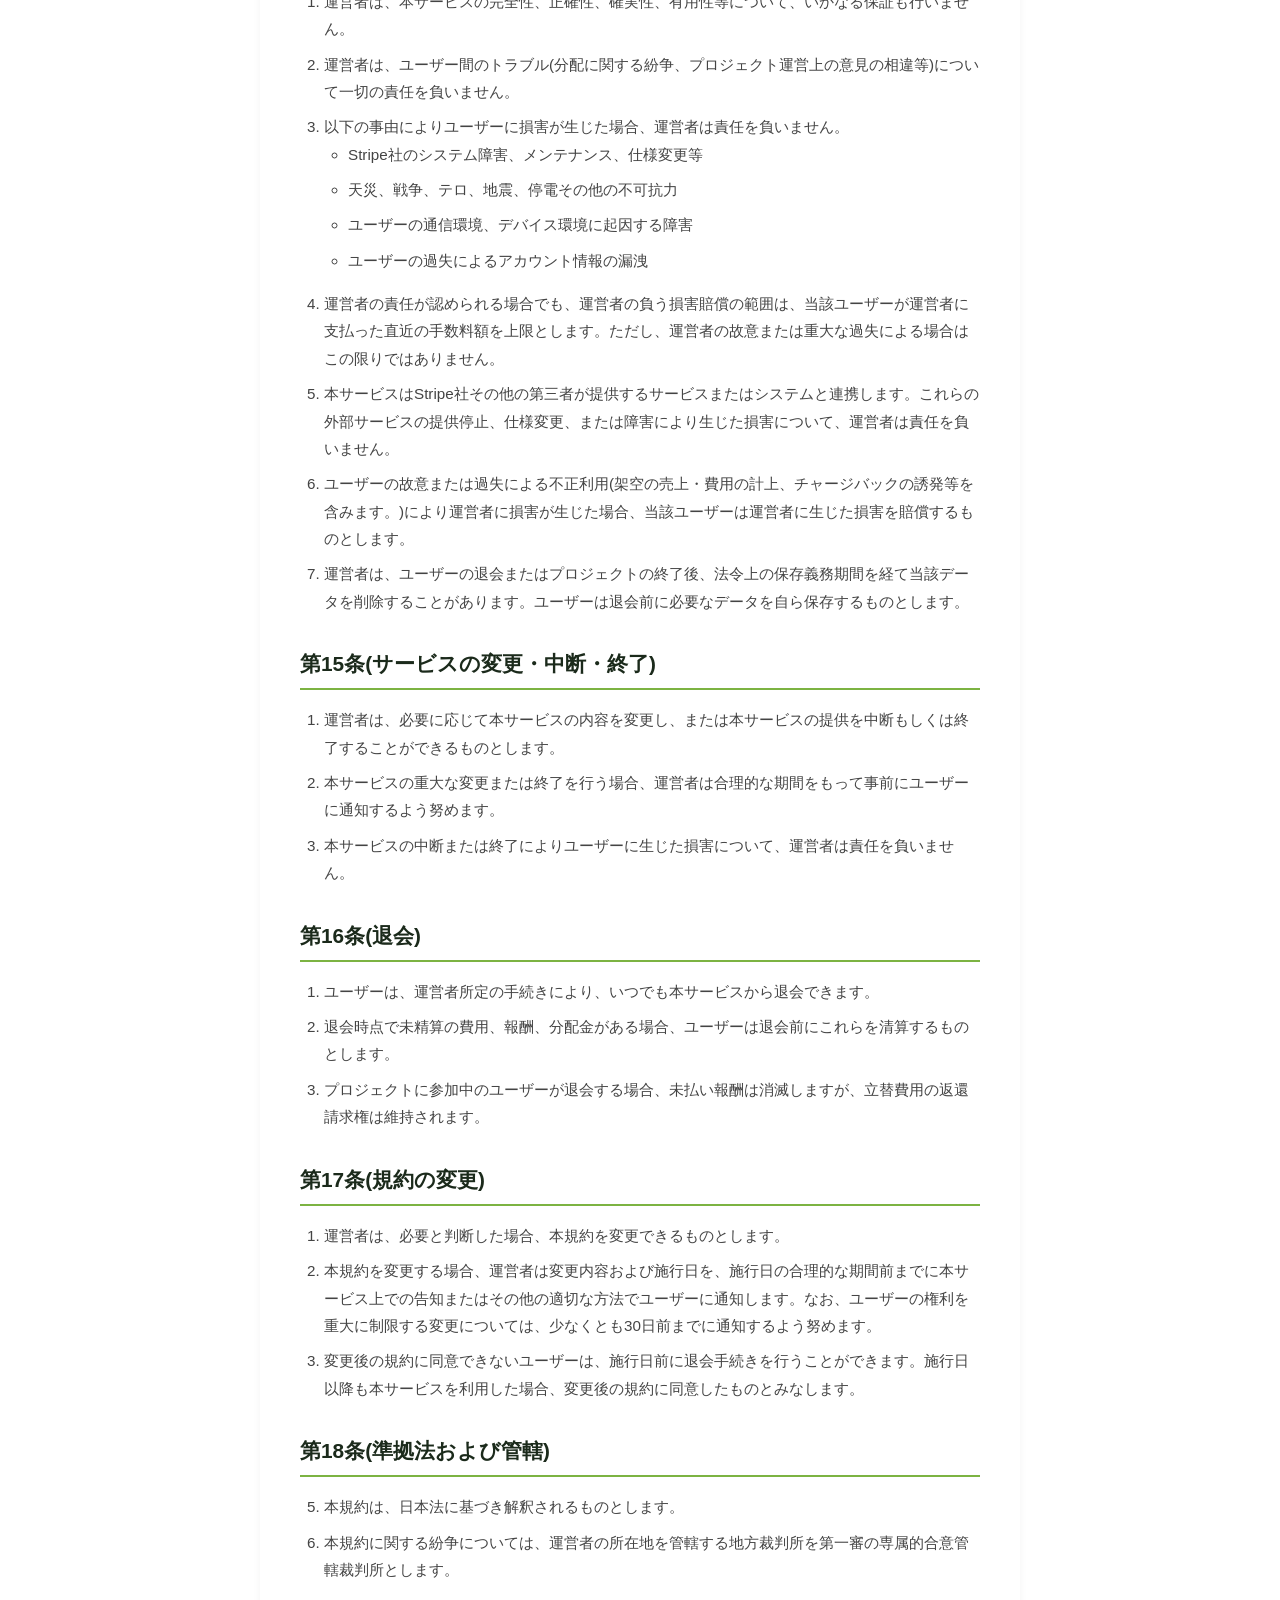
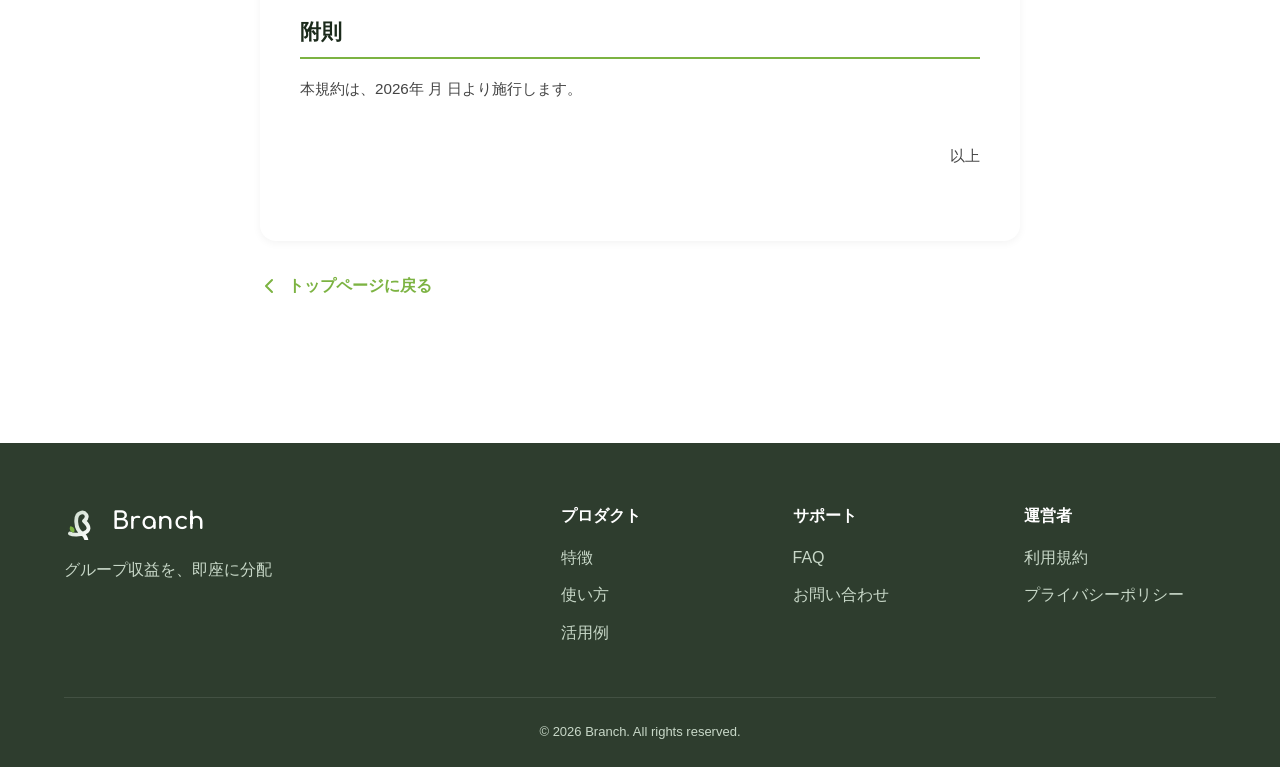
==== commit e4e42977: "Update last modified dates to 2026-03-06" ====
--- a/terms.html
+++ b/terms.html
@@ -155,8 +155,8 @@
         <div class="legal-header">
             <h1 class="legal-title">Branch 利用規約</h1>
             <div class="legal-meta">
-                最終更新日:2026年  月  日<br>
-                施行日:2026年  月  日
+                最終更新日:2026年3月6日<br>
+                施行日:2026年 月 日
             </div>
         </div>
 
@@ -167,7 +167,8 @@
                     <li>本規約は、Branch運営事務局(以下「運営者」といいます。)が提供するアプリケーション「Branch」(以下「本サービス」といいます。)の利用条件を定めるものです。</li>
                     <li>本サービスを利用するすべての方(以下「ユーザー」といいます。)は、本規約の内容を十分に理解したうえで、本規約に同意して本サービスを利用するものとします。</li>
                     <li>本規約は、ユーザーと運営者との間の本サービスの利用に関わる一切の関係に適用されます。</li>
-                    <li>運営者が本サービス上で随時掲載するガイドライン、ポリシー、ヘルプページ等(以下「個別規定」といいます。)は、本規約の一部を構成するものとします。本規約と個別規定が矛盾する場合は、個別規定が優先します。</li>
+                    <li>運営者が本サービス上で随時掲載するガイドライン、ポリシー、ヘルプページ等(以下「個別規定」といいます。)は、本規約の一部を構成するものとします。本規約と個別規定が矛盾する場合は、個別規定が優先します。
+                    </li>
                 </ol>
             </div>
 
@@ -221,7 +222,8 @@
                     </li>
                     <li>本サービスは、ユーザー間の売上分配を支援するプラットフォームであり、運営者はユーザー間の取引の当事者ではありません。ユーザー間の協働や合意については、ユーザー自身の責任とします。</li>
                     <li>本サービスを通じて販売される商品またはサービスの提供主体は各ユーザーであり、運営者は販売者または売買契約の当事者ではありません。</li>
-                    <li>購入者に対する返金、キャンセル、チャージバックその他の決済に関する紛争は、当該商品の販売主体であるユーザーの責任において対応するものとします。これらの紛争により運営者またはStripe社に損害が生じた場合、当該ユーザーはその損害を補償するものとします。</li>
+                    <li>購入者に対する返金、キャンセル、チャージバックその他の決済に関する紛争は、当該商品の販売主体であるユーザーの責任において対応するものとします。これらの紛争により運営者またはStripe社に損害が生じた場合、当該ユーザーはその損害を補償するものとします。
+                    </li>
                     <li>本サービスを通じて得た収益に関する税務処理(所得税、消費税等)は、各ユーザーの責任において行うものとします。運営者は税務上の助言または申告の代行は行いません。</li>
                 </ol>
             </div>
@@ -230,10 +232,12 @@
                 <h2>第5条(決済および収納代行)</h2>
                 <ol>
                     <li>本サービスにおける決済処理は、Stripe社(ストライプジャパン株式会社)の提供するStripe Connectサービスを通じて行われます。</li>
-                    <li>決済はStripe社が提供する決済インフラを通じて処理されます。購入者の支払資金はStripe社のシステム上で管理され、運営者はこれを直接保有または管理するものではありません。本サービスは、分配ルールに基づきStripe社のシステムを通じた各メンバーへの送金指示を行います。</li>
+                    <li>決済はStripe社が提供する決済インフラを通じて処理されます。購入者の支払資金はStripe社のシステム上で管理され、運営者はこれを直接保有または管理するものではありません。本サービスは、分配ルールに基づきStripe社のシステムを通じた各メンバーへの送金指示を行います。
+                    </li>
                     <li>運営者はユーザーの残高を保持しません。分配対象資金はStripe社のシステム上で管理され、分配処理に応じて各メンバーのStripeアカウントへ送金されます。</li>
                     <li>メンバーの銀行口座への出金は、各メンバーが自身のStripe Expressアカウントを通じて管理するものとします。</li>
-                    <li>ユーザーは、本サービスの決済機能を利用するにあたり、Stripe社の利用規約(Stripe Services AgreementおよびStripe Connected Account Agreementを含みますが、これらに限りません。)に同意する必要があります。</li>
+                    <li>ユーザーは、本サービスの決済機能を利用するにあたり、Stripe社の利用規約(Stripe Services AgreementおよびStripe Connected Account
+                        Agreementを含みますが、これらに限りません。)に同意する必要があります。</li>
                     <li>ユーザーは、本サービスの決済機能を利用する場合、Stripe社が求める本人確認手続(KYC)に協力するものとします。必要な情報が提供されない場合、決済機能が制限されることがあります。</li>
                     <li>本サービスは、ユーザーの資金を預かるウォレットサービスではありません。資金の保管・管理はStripe社の決済インフラ上で行われ、運営者は資金の受領、保管、送金の主体とはなりません。</li>
                 </ol>
@@ -244,8 +248,12 @@
                 <ol>
                     <li>本サービスの利用に際して、以下の手数料が発生します。
                         <ul>
-                            <li><strong>プラットフォーム利用料:</strong> プロジェクトの売上が発生するたびに、売上金額の8.6%を運営者が徴収します。この8.6%には、Stripe社が定める決済手数料(現時点では3.6%)および運営者のプラットフォーム利用料(5%)が含まれます。運営者はStripe社の手数料相当額を立替えたうえで、プラットフォーム利用料とあわせて一括して差し引く方式を採用しています。なお、Stripe社の手数料が変更された場合、運営者は徴収率を改定することがあります。</li>
-                            <li><strong>出金手数料:</strong> 各メンバーの銀行口座への出金時に、出金額の0.25%+¥450を徴収します。この¥450には、Stripe社が定める振込手数料(¥250)およびStripeアカウントの月次維持費用(¥200)が含まれます。本サービスでは原則として月1回の自動出金を行うため、これらの費用を出金手数料としてまとめて徴収します。なお、Stripe社の費用が変更された場合、運営者は徴収額を改定することがあります。</li>
+                            <li><strong>プラットフォーム利用料:</strong>
+                                プロジェクトの売上が発生するたびに、売上金額の8.6%を運営者が徴収します。この8.6%には、Stripe社が定める決済手数料(現時点では3.6%)および運営者のプラットフォーム利用料(5%)が含まれます。運営者はStripe社の手数料相当額を立替えたうえで、プラットフォーム利用料とあわせて一括して差し引く方式を採用しています。なお、Stripe社の手数料が変更された場合、運営者は徴収率を改定することがあります。
+                            </li>
+                            <li><strong>出金手数料:</strong>
+                                各メンバーの銀行口座への出金時に、出金額の0.25%+¥450を徴収します。この¥450には、Stripe社が定める振込手数料(¥250)およびStripeアカウントの月次維持費用(¥200)が含まれます。本サービスでは原則として月1回の自動出金を行うため、これらの費用を出金手数料としてまとめて徴収します。なお、Stripe社の費用が変更された場合、運営者は徴収額を改定することがあります。
+                            </li>
                         </ul>
                     </li>
                     <li>運営者は、手数料の変更を行う場合、30日前までにユーザーに通知するものとします。</li>
@@ -266,7 +274,8 @@
                     <li>費用および報酬の精算は均等按分式で行われます。費用の精算が完了するまで報酬の精算には移行しません。</li>
                     <li>一度報酬の精算に移行した後に費用または報酬の追加があった場合、それらは「追加分」としてまとめて後続精算されます。</li>
                     <li>分配ルールの変更は、メンバー全員の承認を必要とします。</li>
-                    <li>分配処理の結果は本サービス上の明細画面で確認できます。運営者は分配計算の正確性に最善を尽くしますが、Stripe社のシステム障害等に起因する過誤については責任を負いかねます。なお、分配ロジックの詳細な計算方法は、サービスの改善または法令対応のため変更される場合があります。変更がある場合は事前に通知するよう努めます。</li>
+                    <li>分配処理の結果は本サービス上の明細画面で確認できます。運営者は分配計算の正確性に最善を尽くしますが、Stripe社のシステム障害等に起因する過誤については責任を負いかねます。なお、分配ロジックの詳細な計算方法は、サービスの改善または法令対応のため変更される場合があります。変更がある場合は事前に通知するよう努めます。
+                    </li>
                 </ol>
             </div>
 
@@ -280,8 +289,10 @@
                             <li>フェーズ3(回収不能):費用の追加がロックされ、強制精算が可能となります。</li>
                         </ul>
                     </li>
-                    <li>強制精算の実行には、メンバー全員の承認が必要です。承認依頼から1週間以内に承認または拒否の意思表示がない場合、当該ユーザーは棄権したものとして扱い、残りのメンバーの意思に従い処理が進む場合があります。</li>
-                    <li>3週間の交渉期間を経ても合意に至らない場合、赤字分はメンバー間で均等に負担することを原則とします。具体的な精算方法はメンバー間の合意により定めるものとし、運営者はその実現を技術的に支援しますが、精算の強制執行は行いません。</li>
+                    <li>強制精算の実行には、メンバー全員の承認が必要です。承認依頼から1週間以内に承認または拒否の意思表示がない場合、当該ユーザーは棄権したものとして扱い、残りのメンバーの意思に従い処理が進む場合があります。
+                    </li>
+                    <li>3週間の交渉期間を経ても合意に至らない場合、赤字分はメンバー間で均等に負担することを原則とします。具体的な精算方法はメンバー間の合意により定めるものとし、運営者はその実現を技術的に支援しますが、精算の強制執行は行いません。
+                    </li>
                 </ol>
             </div>
 
@@ -296,7 +307,8 @@
                         </ul>
                     </li>
                     <li>分配ルールの変更、強制精算、プロジェクトの完了等の特に重要な決定には、メンバー全員承認が必須となります。</li>
-                    <li>承認依頼から1週間以内に承認または拒否の意思表示がない場合、当該ユーザーは棄権したものとして扱います。なお、資金移動を直接伴う重要な決定については、別途本サービス上の通知にて明示します。</li>
+                    <li>承認依頼から1週間以内に承認または拒否の意思表示がない場合、当該ユーザーは棄権したものとして扱います。なお、資金移動を直接伴う重要な決定については、別途本サービス上の通知にて明示します。
+                    </li>
                 </ol>
             </div>
 
@@ -341,7 +353,8 @@
             <div class="legal-section">
                 <h2>第13条(個人情報の取り扱い)</h2>
                 <ol>
-                    <li>運営者は、ユーザーの個人情報を、運営者が別途定める<a href="privacy.html" style="color: var(--primary); text-decoration: underline;">プライバシーポリシー</a>に従い、適切に取り扱います。</li>
+                    <li>運営者は、ユーザーの個人情報を、運営者が別途定める<a href="privacy.html"
+                            style="color: var(--primary); text-decoration: underline;">プライバシーポリシー</a>に従い、適切に取り扱います。</li>
                     <li>ユーザーは、本サービスの利用にあたり、運営者およびStripe社に対して必要な個人情報が提供されることに同意するものとします。</li>
                     <li>運営者は、法令に基づく場合またはユーザーの同意がある場合を除き、ユーザーの個人情報を第三者に提供しません。</li>
                 </ol>
@@ -360,9 +373,12 @@
                             <li>ユーザーの過失によるアカウント情報の漏洩</li>
                         </ul>
                     </li>
-                    <li>運営者の責任が認められる場合でも、運営者の負う損害賠償の範囲は、当該ユーザーが運営者に支払った直近の手数料額を上限とします。ただし、運営者の故意または重大な過失による場合はこの限りではありません。</li>
-                    <li>本サービスはStripe社その他の第三者が提供するサービスまたはシステムと連携します。これらの外部サービスの提供停止、仕様変更、または障害により生じた損害について、運営者は責任を負いません。</li>
-                    <li>ユーザーの故意または過失による不正利用(架空の売上・費用の計上、チャージバックの誘発等を含みます。)により運営者に損害が生じた場合、当該ユーザーは運営者に生じた損害を賠償するものとします。</li>
+                    <li>運営者の責任が認められる場合でも、運営者の負う損害賠償の範囲は、当該ユーザーが運営者に支払った直近の手数料額を上限とします。ただし、運営者の故意または重大な過失による場合はこの限りではありません。
+                    </li>
+                    <li>本サービスはStripe社その他の第三者が提供するサービスまたはシステムと連携します。これらの外部サービスの提供停止、仕様変更、または障害により生じた損害について、運営者は責任を負いません。
+                    </li>
+                    <li>ユーザーの故意または過失による不正利用(架空の売上・費用の計上、チャージバックの誘発等を含みます。)により運営者に損害が生じた場合、当該ユーザーは運営者に生じた損害を賠償するものとします。
+                    </li>
                     <li>運営者は、ユーザーの退会またはプロジェクトの終了後、法令上の保存義務期間を経て当該データを削除することがあります。ユーザーは退会前に必要なデータを自ら保存するものとします。</li>
                 </ol>
             </div>
@@ -389,7 +405,8 @@
                 <h2>第17条(規約の変更)</h2>
                 <ol>
                     <li>運営者は、必要と判断した場合、本規約を変更できるものとします。</li>
-                    <li>本規約を変更する場合、運営者は変更内容および施行日を、施行日の合理的な期間前までに本サービス上での告知またはその他の適切な方法でユーザーに通知します。なお、ユーザーの権利を重大に制限する変更については、少なくとも30日前までに通知するよう努めます。</li>
+                    <li>本規約を変更する場合、運営者は変更内容および施行日を、施行日の合理的な期間前までに本サービス上での告知またはその他の適切な方法でユーザーに通知します。なお、ユーザーの権利を重大に制限する変更については、少なくとも30日前までに通知するよう努めます。
+                    </li>
                     <li>変更後の規約に同意できないユーザーは、施行日前に退会手続きを行うことができます。施行日以降も本サービスを利用した場合、変更後の規約に同意したものとみなします。</li>
                 </ol>
             </div>
@@ -404,7 +421,7 @@
 
             <div class="legal-section">
                 <h2>附則</h2>
-                <p>本規約は、2026年  月  日より施行します。</p>
+                <p>本規約は、2026年 月 日より施行します。</p>
                 <p style="text-align: right; margin-top: 40px;">以上</p>
             </div>
         </div>
@@ -471,4 +488,4 @@
     <script src="script.js"></script>
 </body>
 
-</html>
+</html>
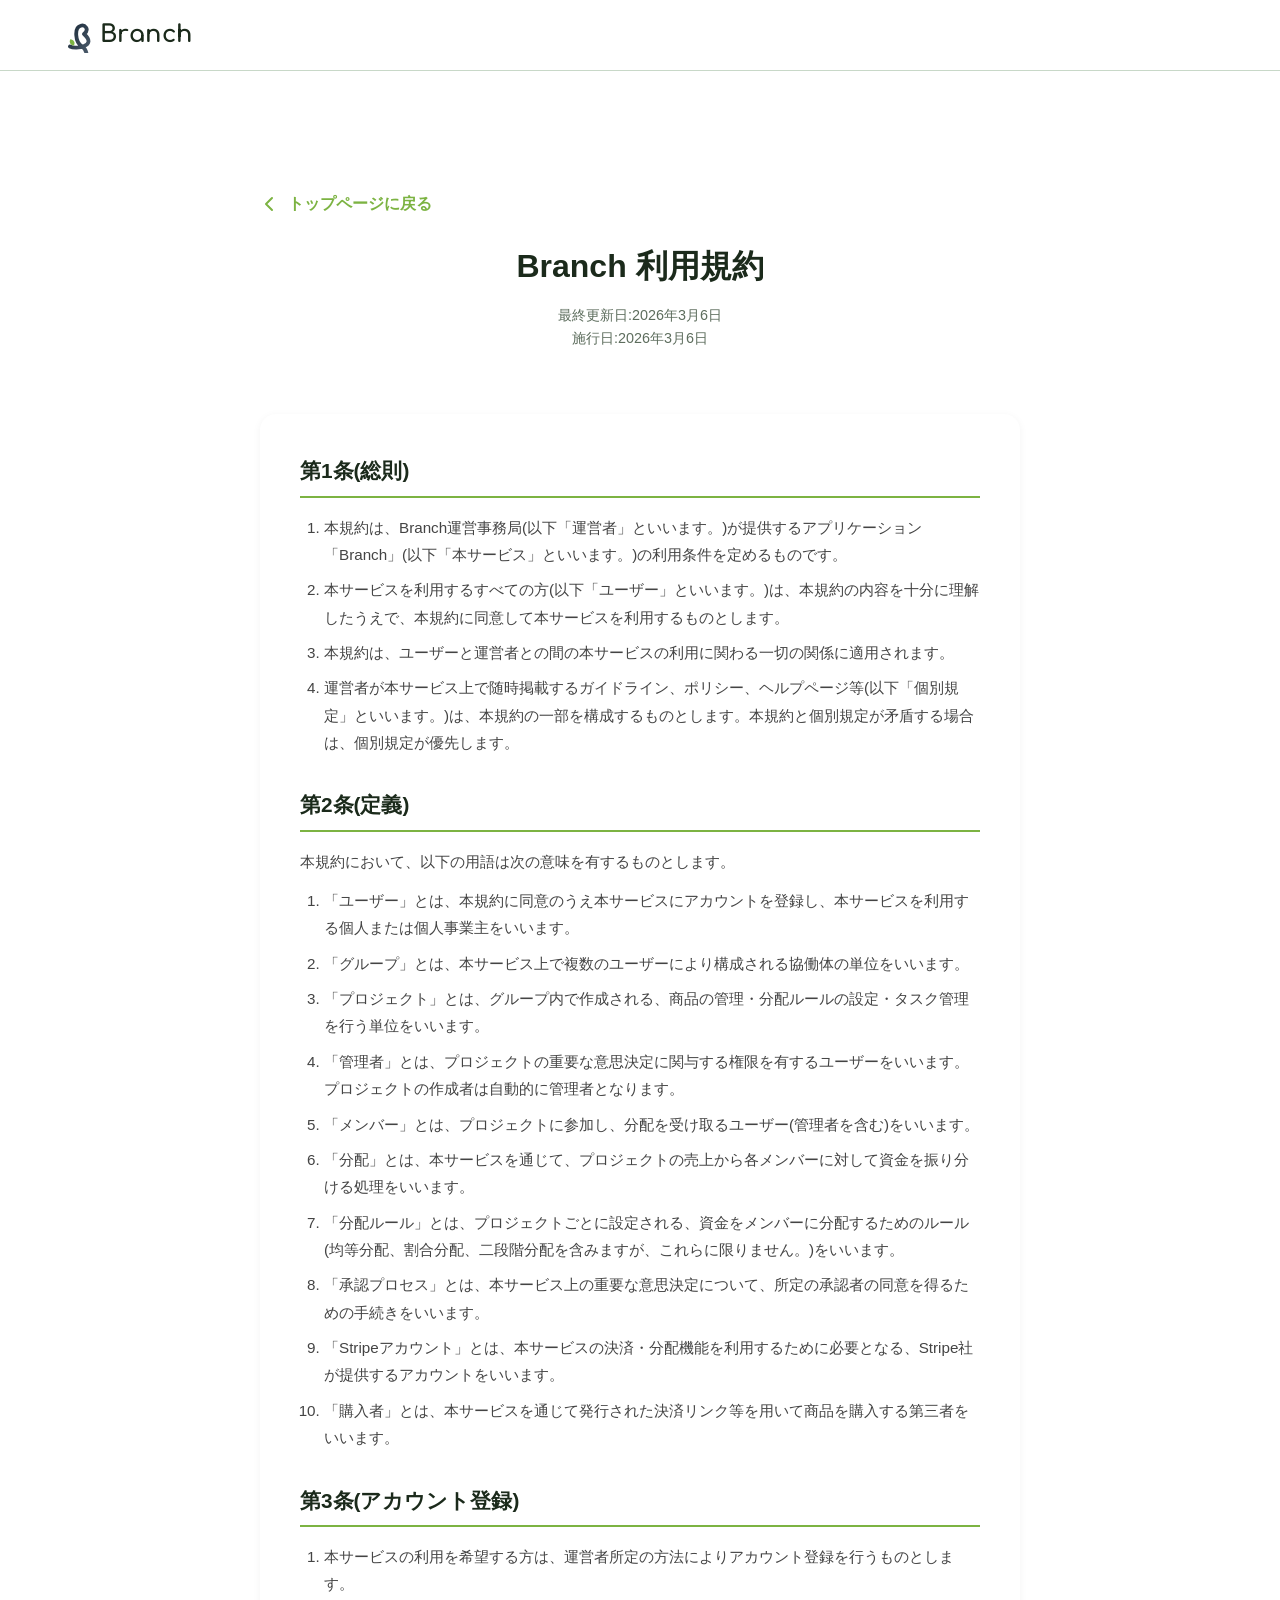
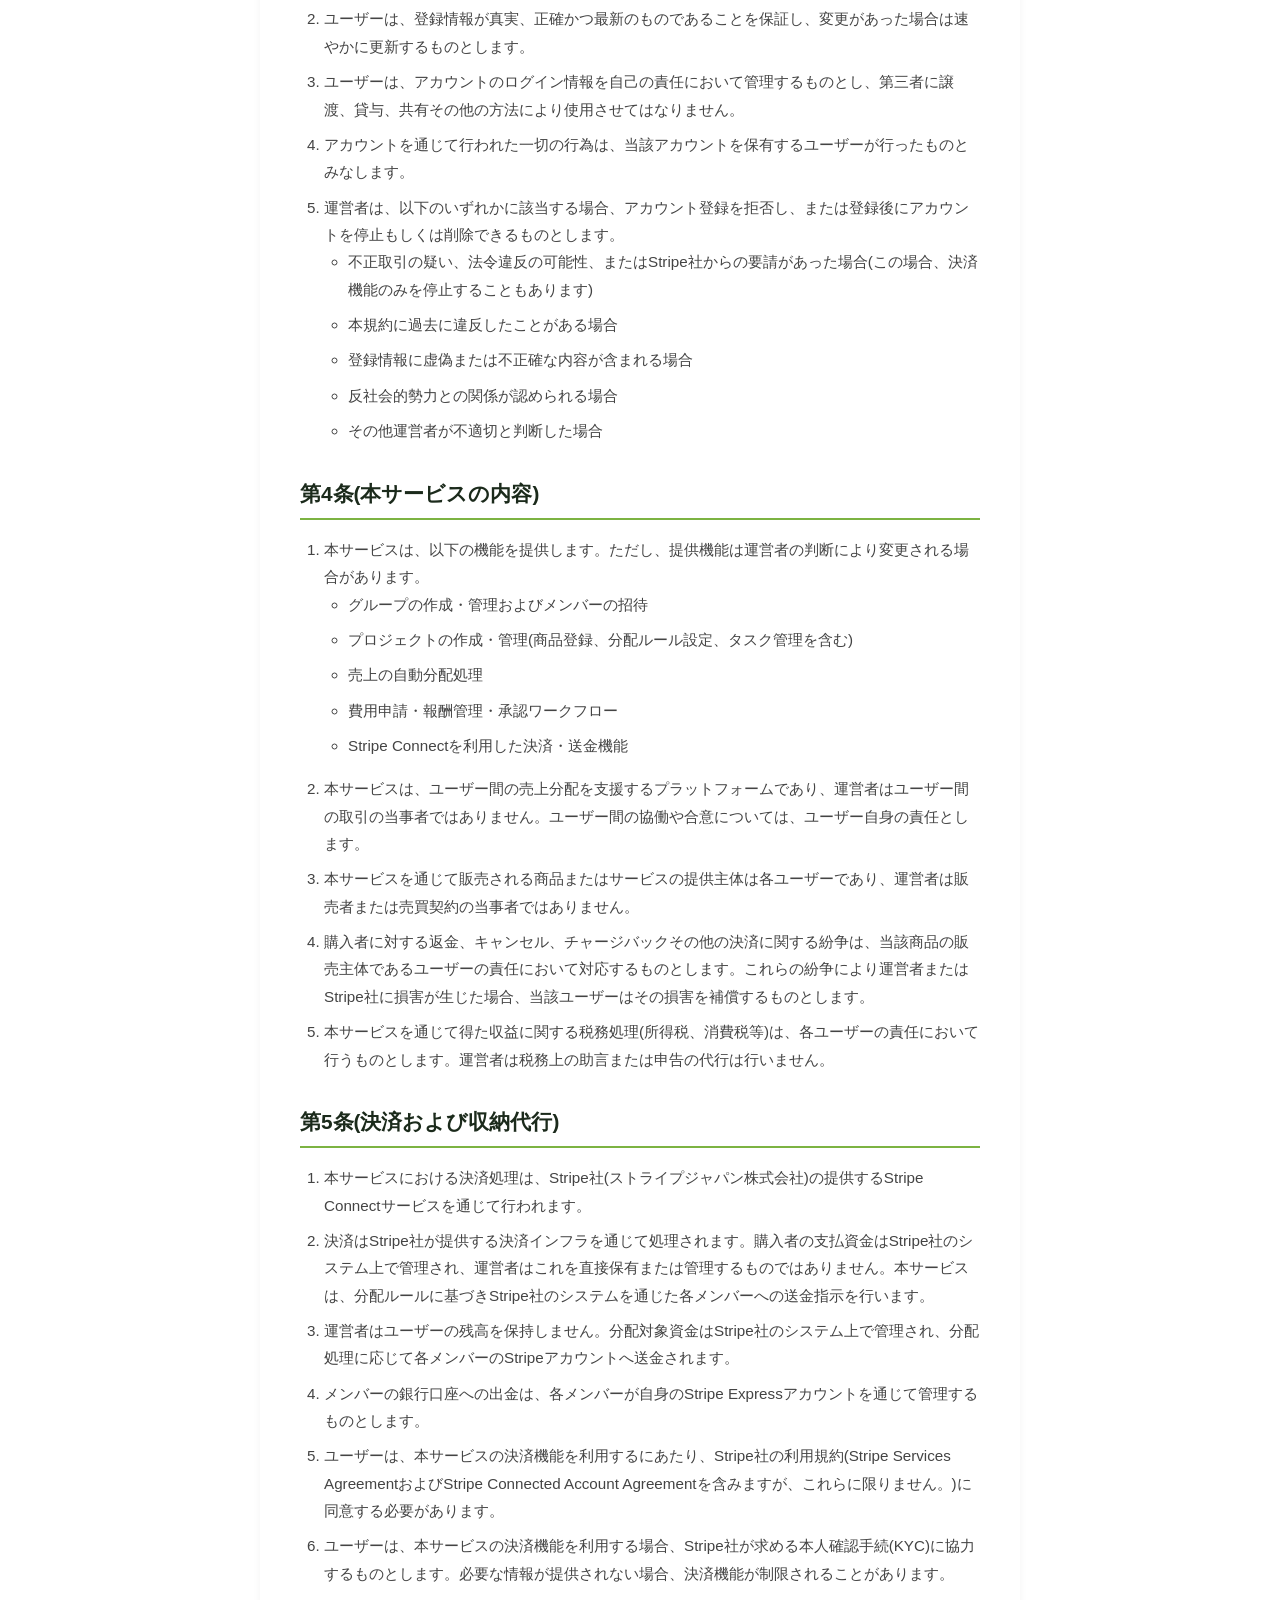
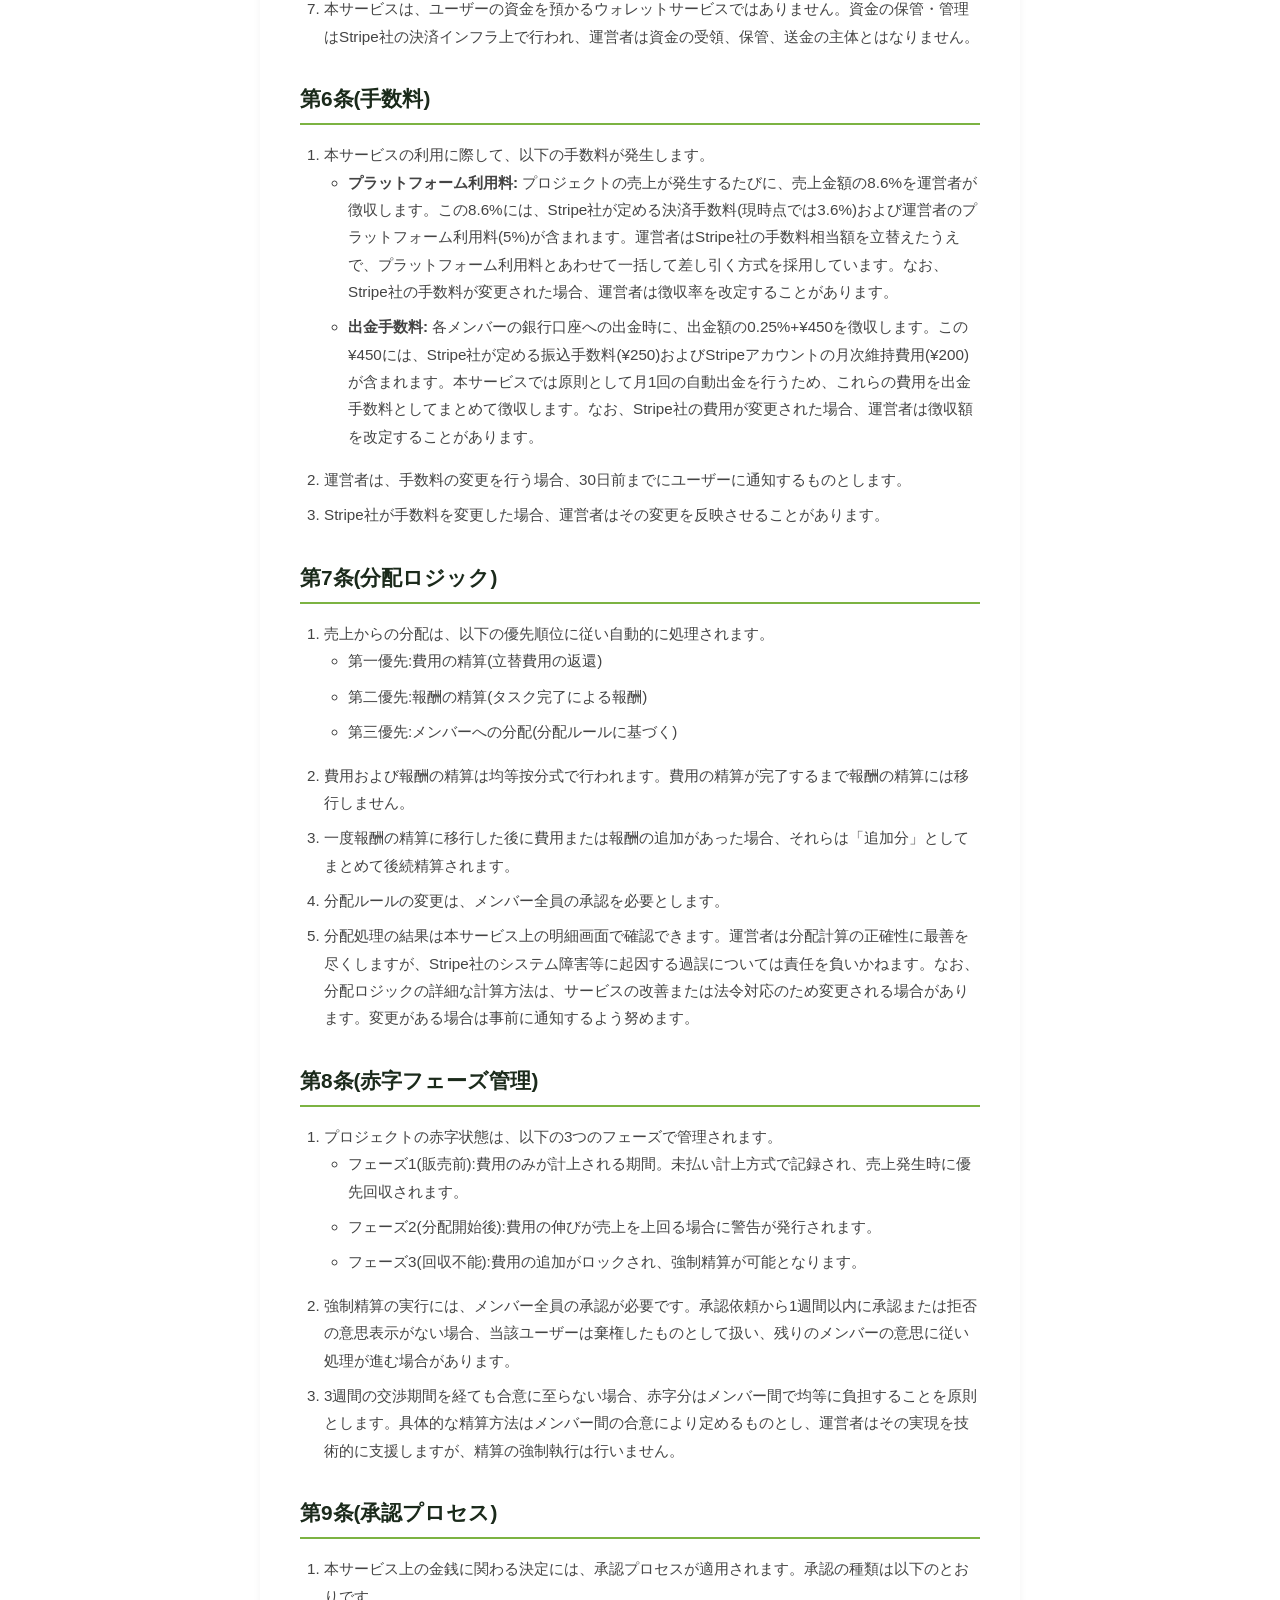
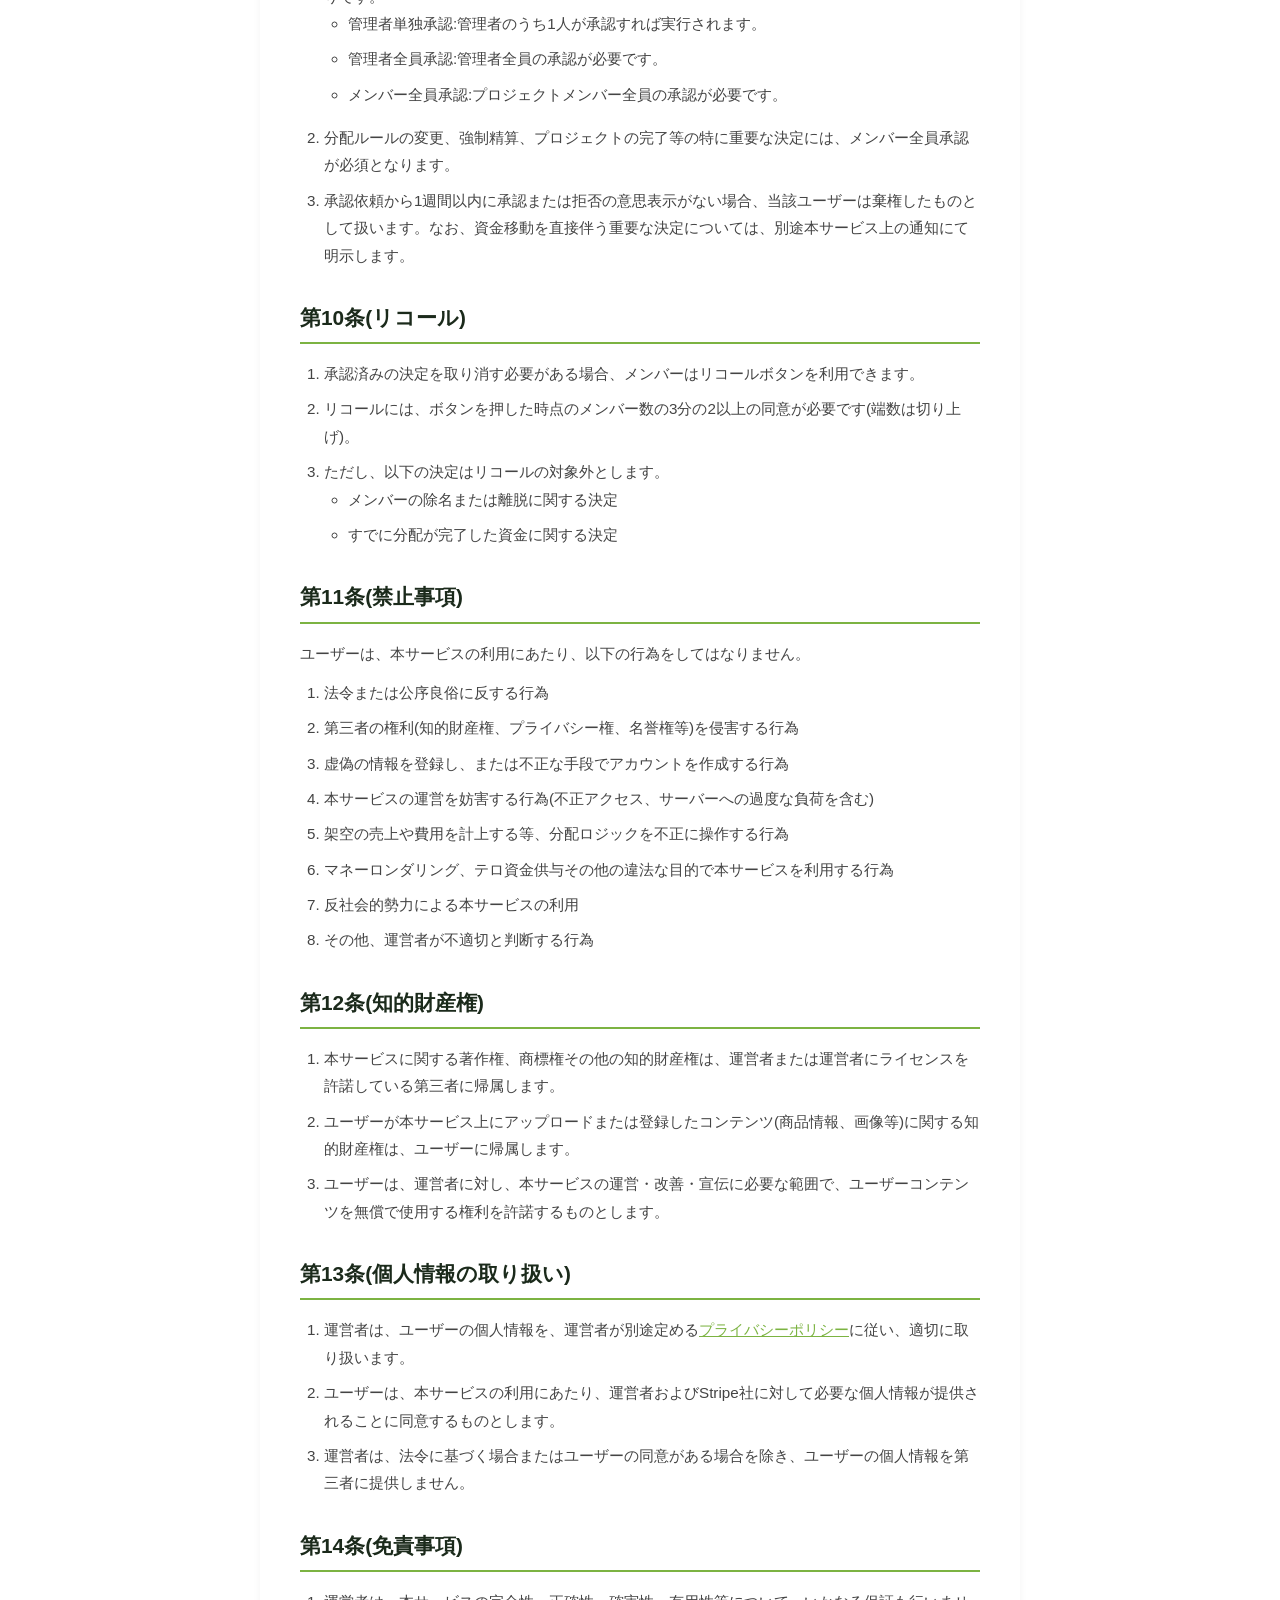
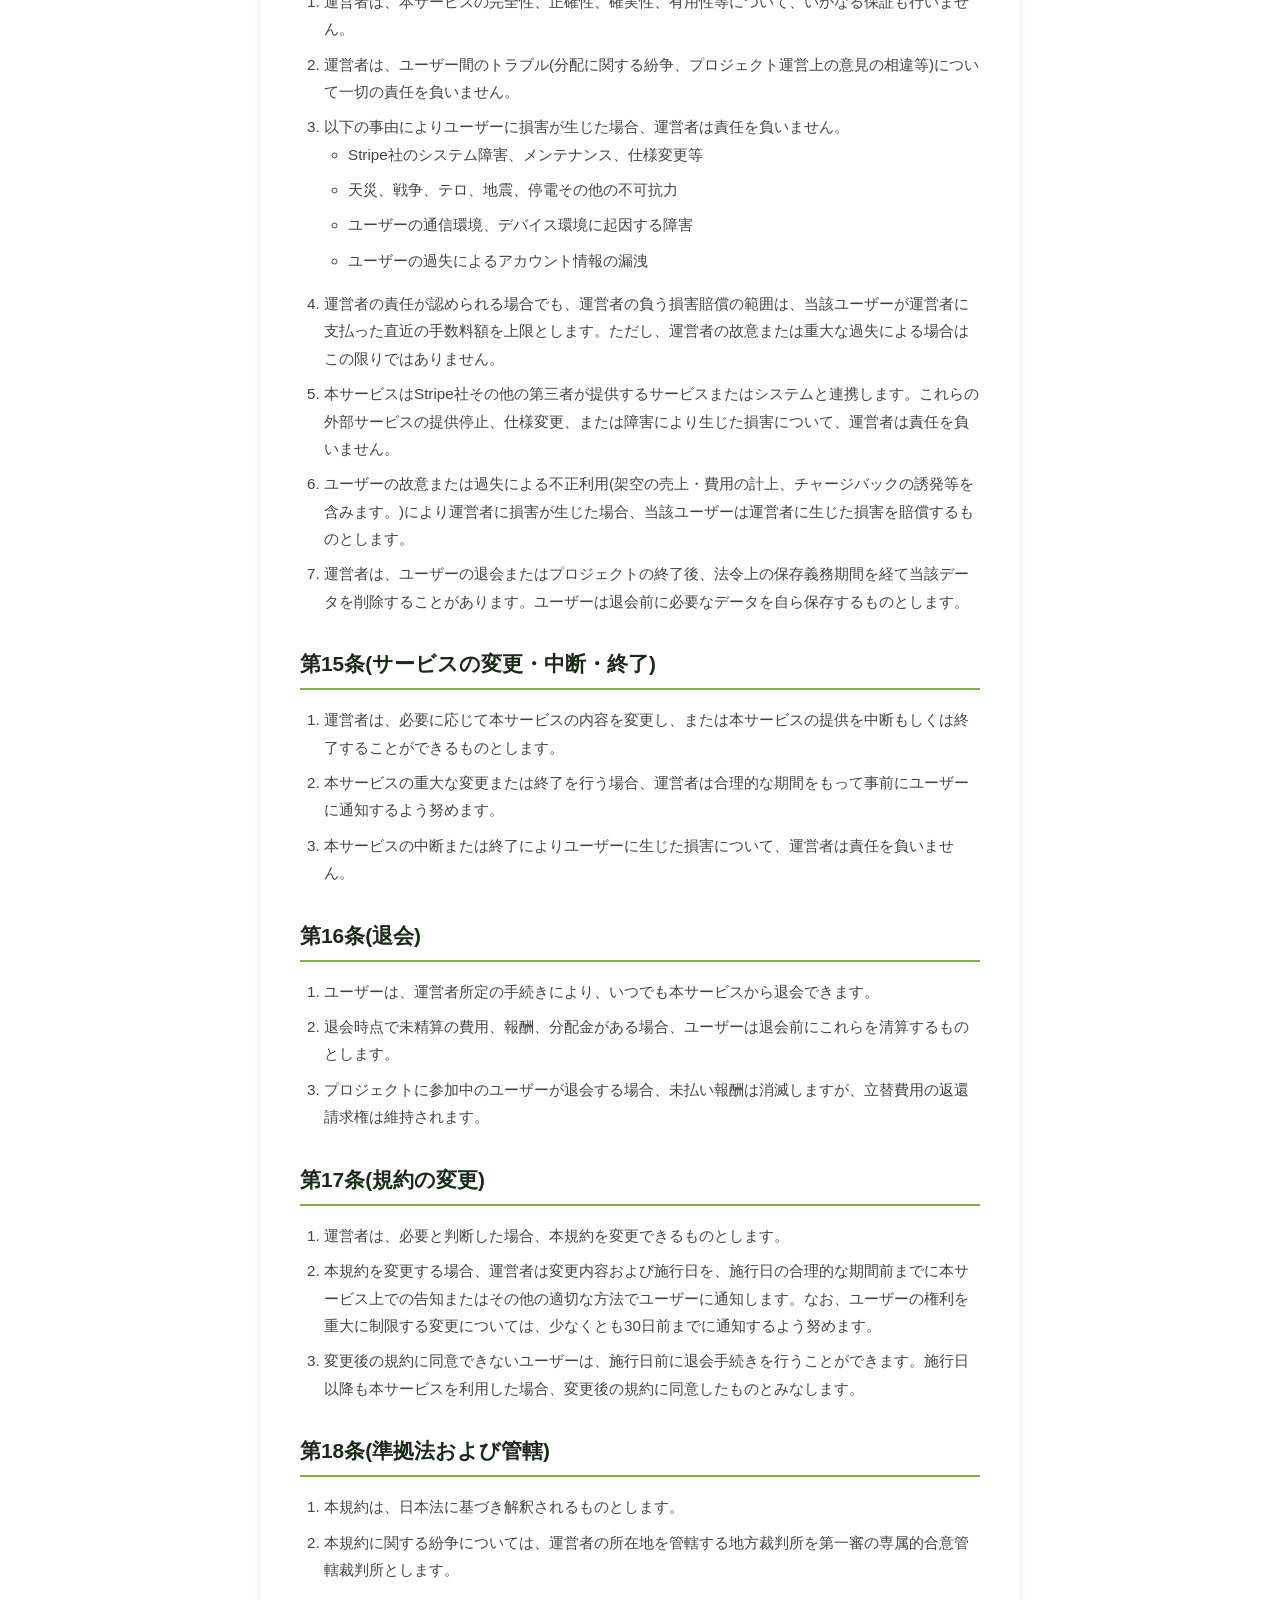
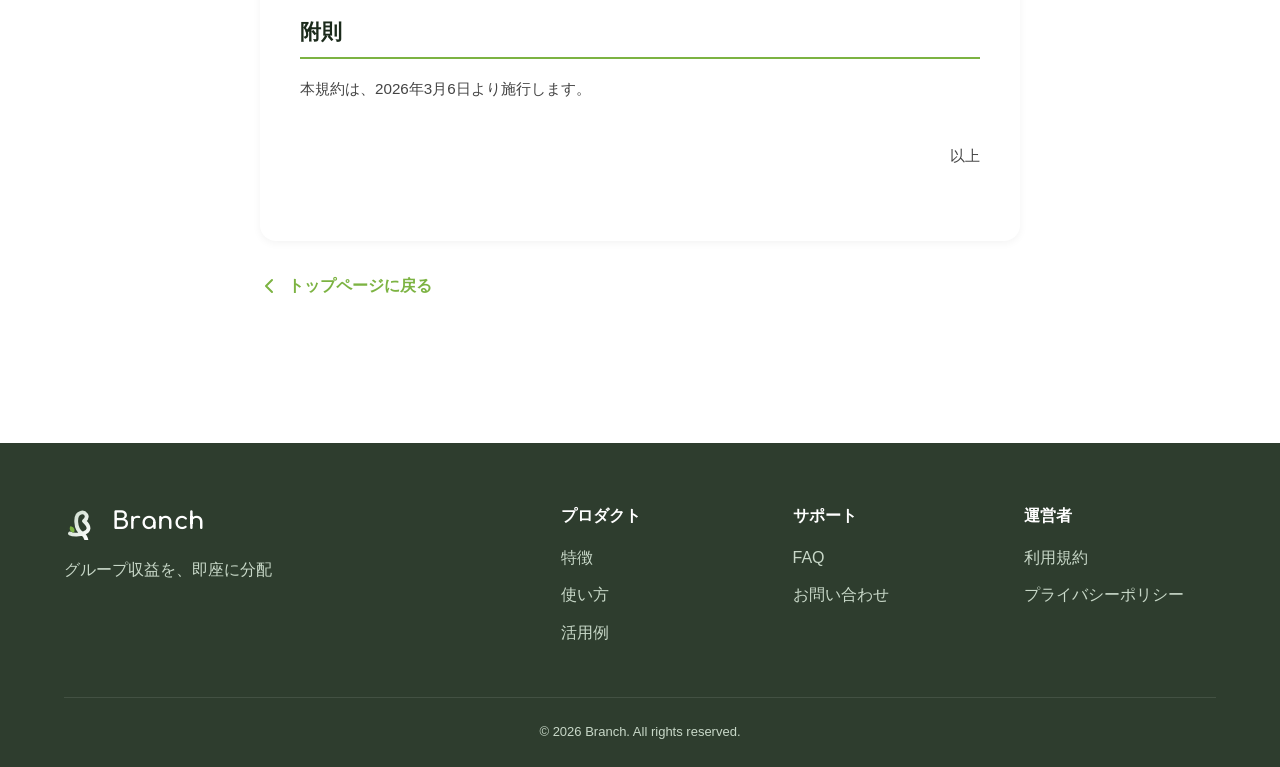
==== commit ced90fcb: "Fill in enforcement dates and fix numbering in terms.html; fill in privacy footer date" ====
--- a/terms.html
+++ b/terms.html
@@ -156,7 +156,7 @@
             <h1 class="legal-title">Branch 利用規約</h1>
             <div class="legal-meta">
                 最終更新日:2026年3月6日<br>
-                施行日:2026年 月 日
+                施行日:2026年3月6日
             </div>
         </div>
 
@@ -413,7 +413,7 @@
 
             <div class="legal-section">
                 <h2>第18条(準拠法および管轄)</h2>
-                <ol start="5">
+                <ol>
                     <li>本規約は、日本法に基づき解釈されるものとします。</li>
                     <li>本規約に関する紛争については、運営者の所在地を管轄する地方裁判所を第一審の専属的合意管轄裁判所とします。</li>
                 </ol>
@@ -421,7 +421,7 @@
 
             <div class="legal-section">
                 <h2>附則</h2>
-                <p>本規約は、2026年 月 日より施行します。</p>
+                <p>本規約は、2026年3月6日より施行します。</p>
                 <p style="text-align: right; margin-top: 40px;">以上</p>
             </div>
         </div>
